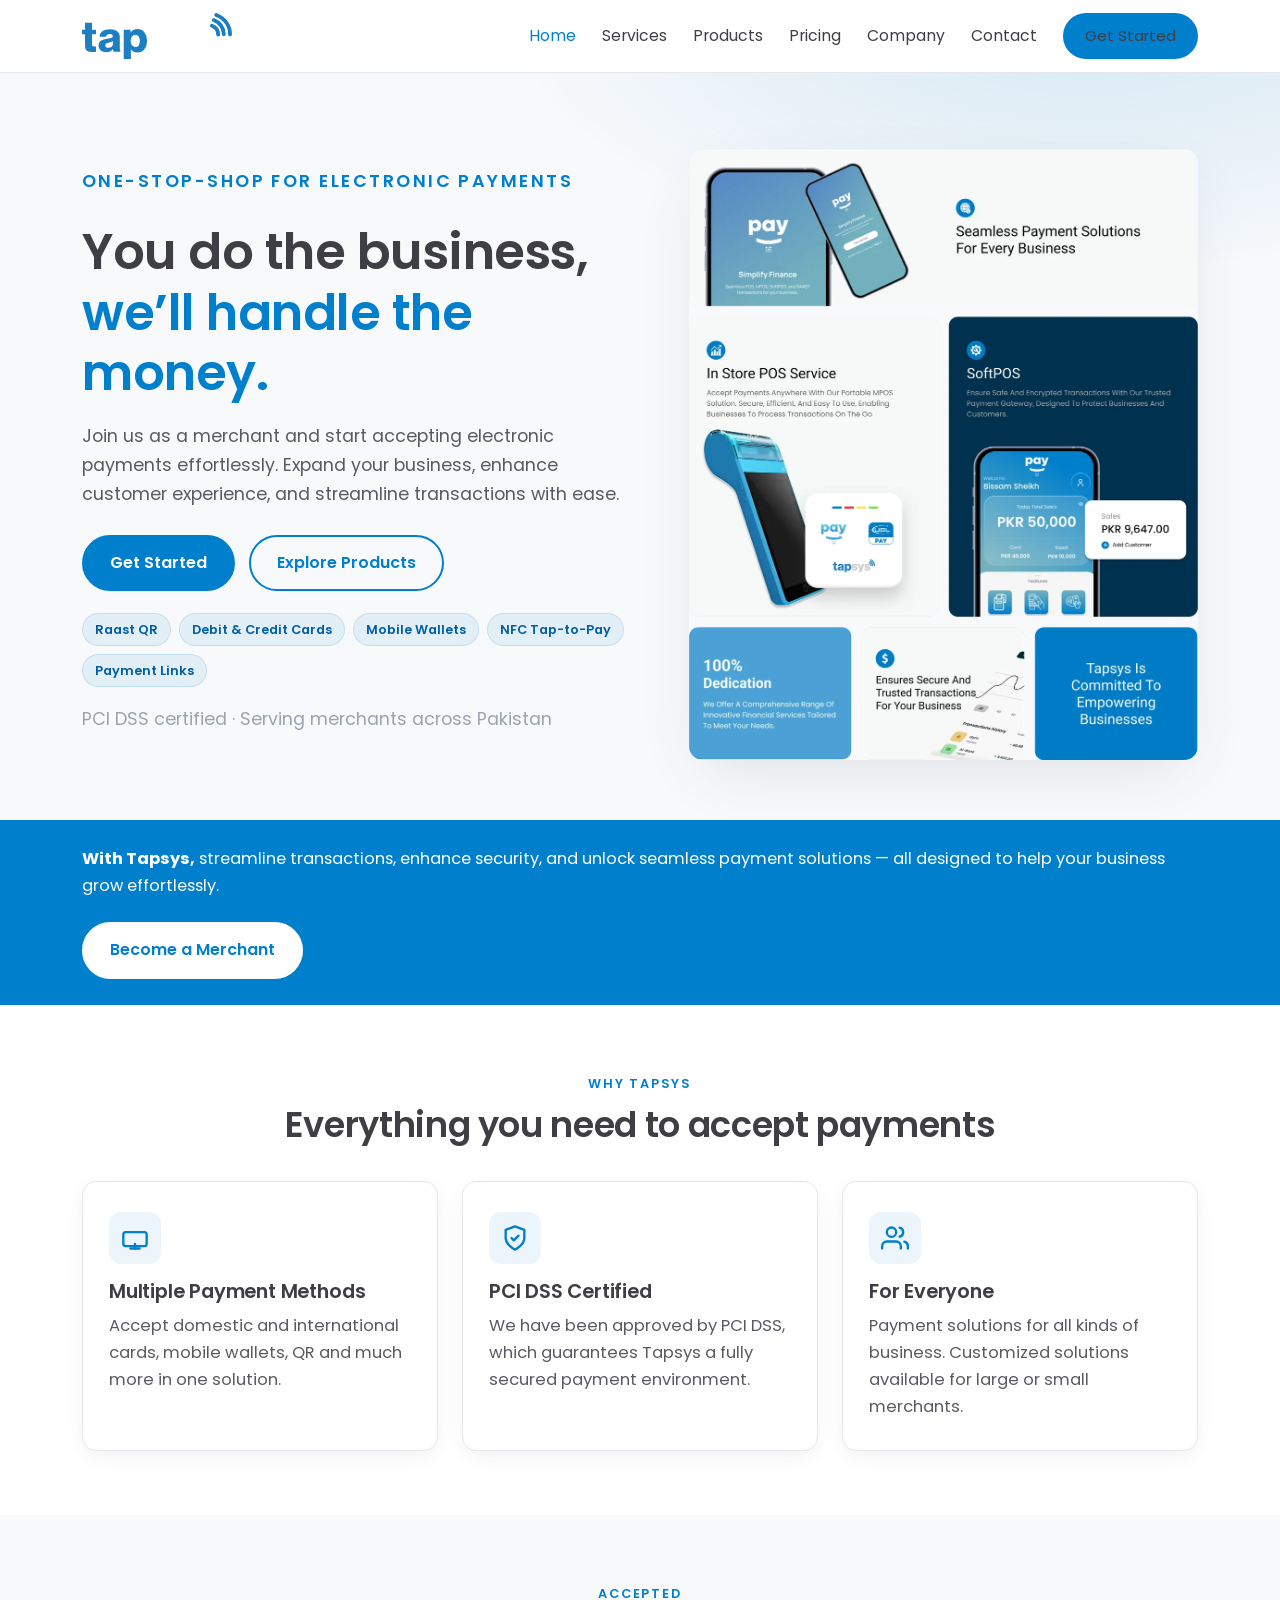
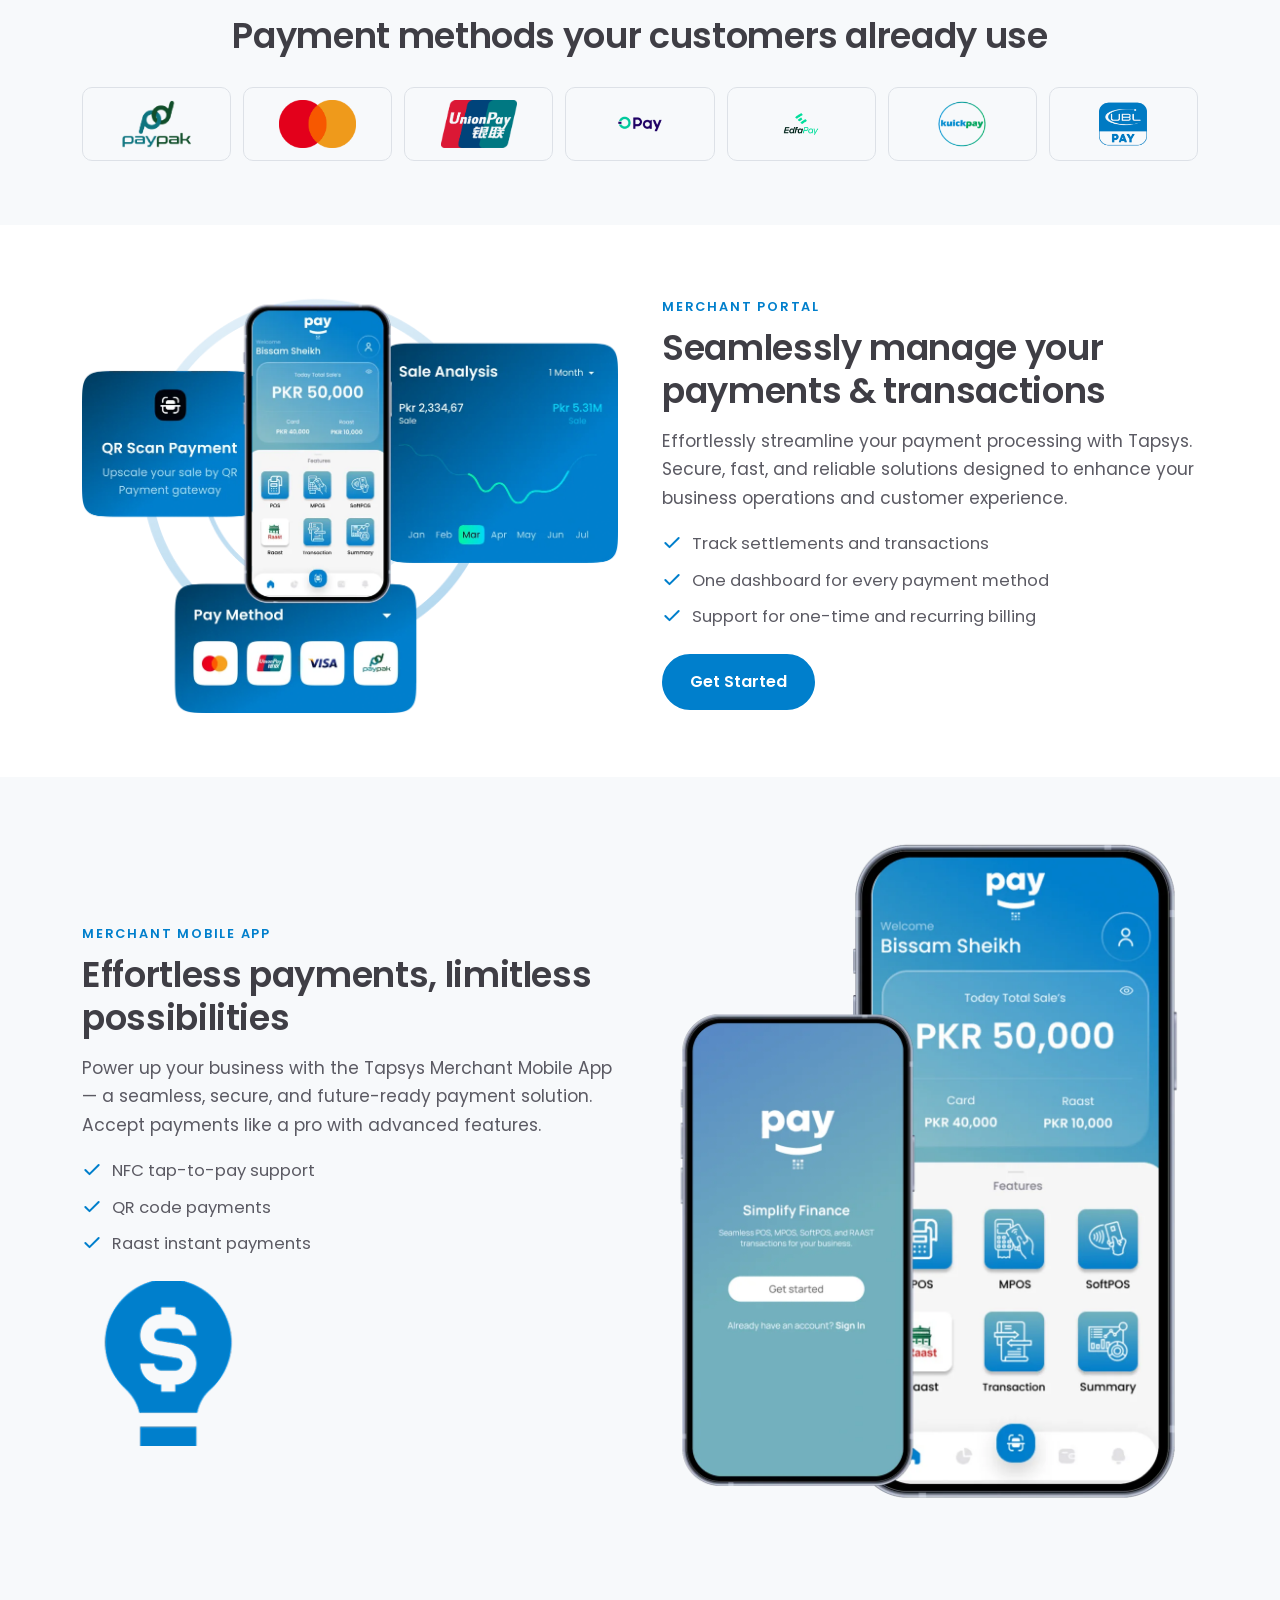
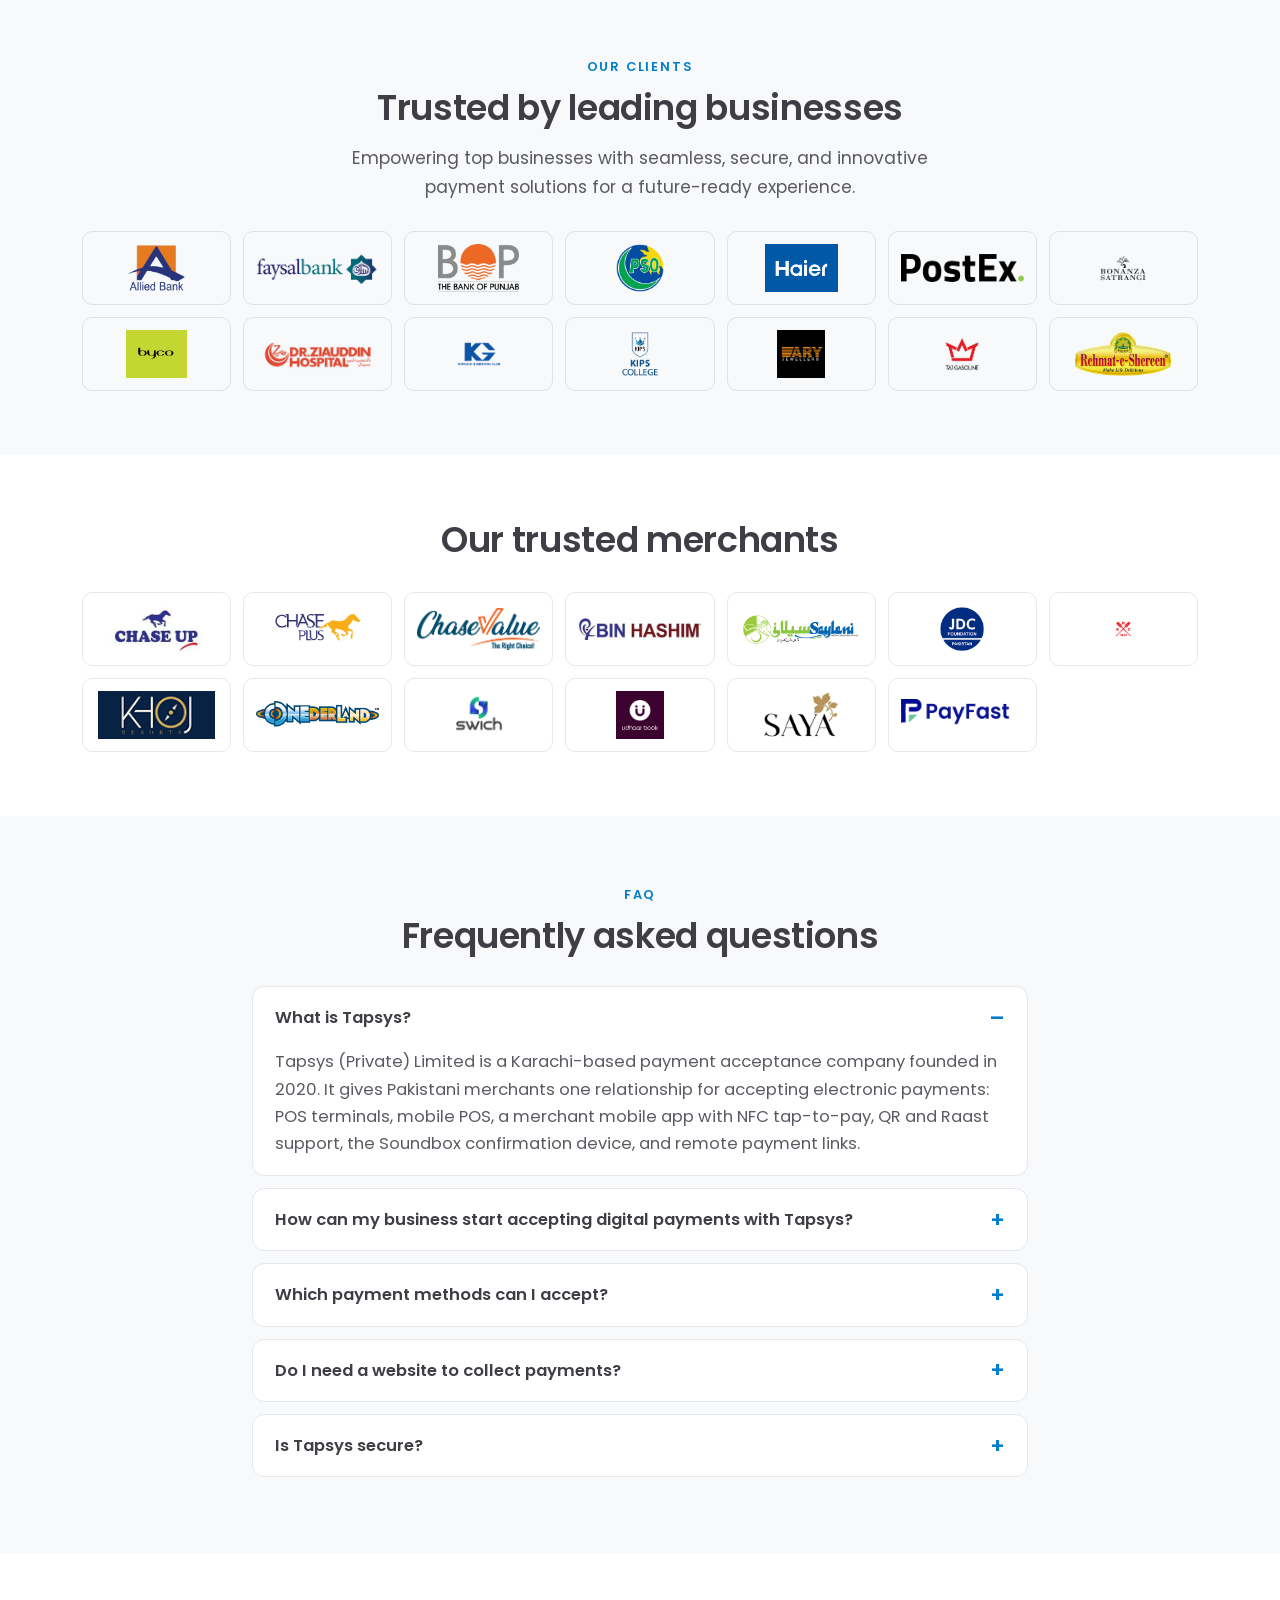
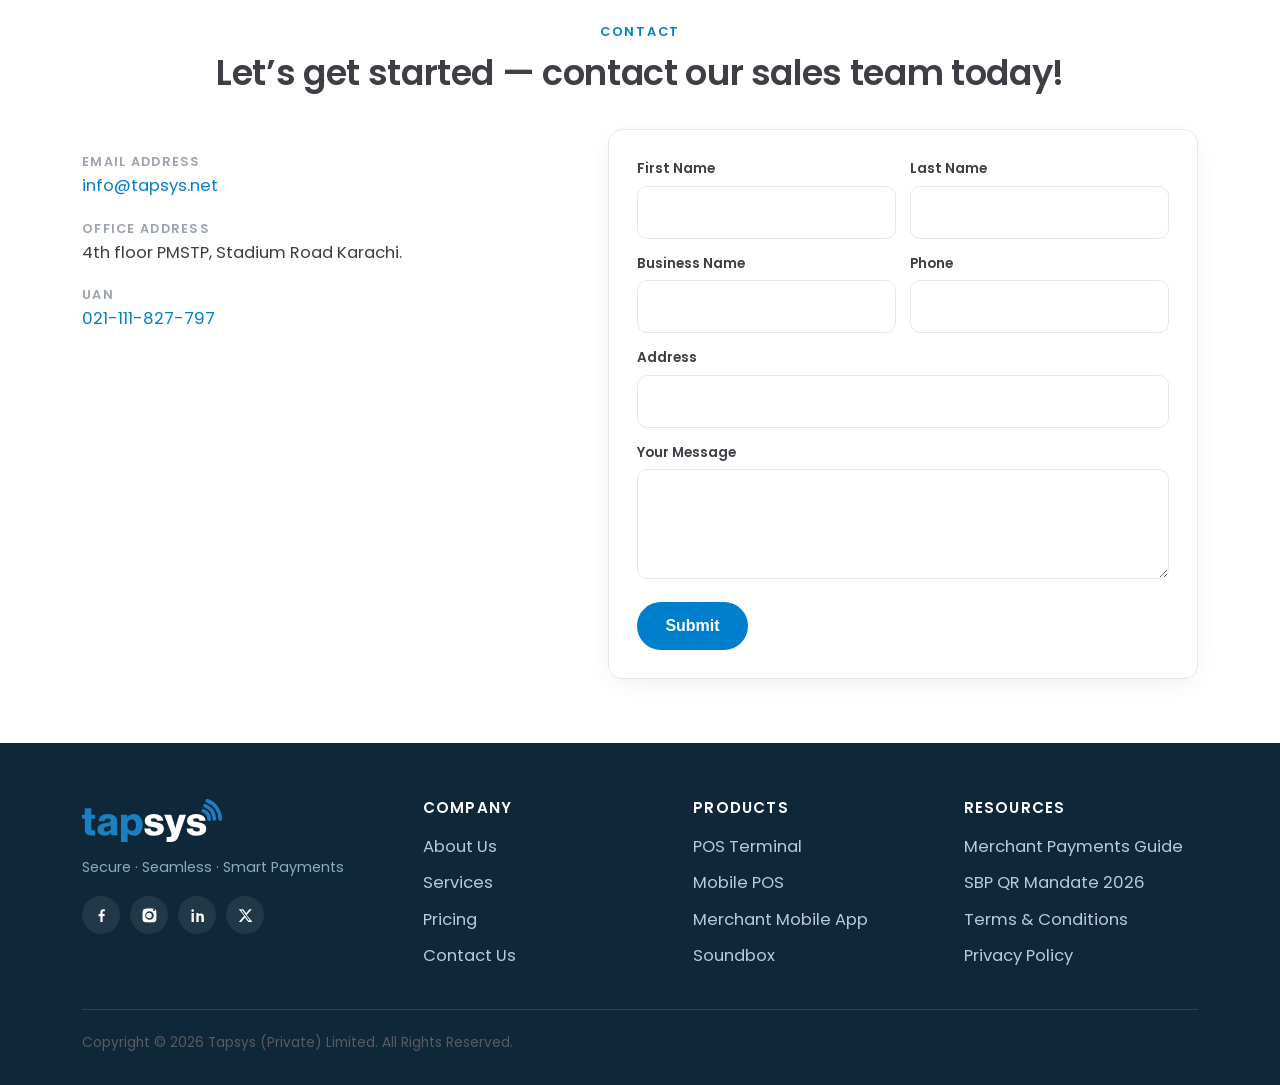
==== index.html @ 8ab8331b "Tapsys static site revamp v1 — 12 pages, verified (396 checks), zero-JS, WebP-optimized" ====
<!DOCTYPE html>
<html lang="en">
<head>
<meta charset="utf-8">
<meta name="viewport" content="width=device-width,initial-scale=1">
<title>Tapsys — QR, Card & Tap-to-Pay Payments for Merchants in Pakistan</title>
<meta name="description" content="Tapsys helps Pakistani businesses accept Raast QR, debit/credit cards, wallets and NFC tap-to-pay — POS terminals, mobile POS, SoftPOS app, Soundbox and payment links from one provider.">
<link rel="canonical" href="https://tapsys.net/">
<meta property="og:type" content="website">
<meta property="og:site_name" content="Tapsys">
<meta property="og:title" content="Tapsys — QR, Card & Tap-to-Pay Payments for Merchants in Pakistan">
<meta property="og:description" content="Accept Raast QR, cards, wallets and tap-to-pay with POS, SoftPOS, Soundbox and payment links — one payment partner for your business.">
<meta property="og:url" content="https://tapsys.net/">
<meta property="og:image" content="https://tapsys.net/assets/img/tapsys.png">
<meta property="og:locale" content="en_PK">
<meta name="twitter:card" content="summary">
<meta name="twitter:title" content="Tapsys — Merchant Payments in Pakistan">
<meta name="twitter:description" content="QR, cards, wallets and tap-to-pay acceptance for Pakistani businesses.">
<link rel="icon" type="image/png" href="assets/img/tapsys.png">
<link rel="apple-touch-icon" href="assets/img/tapsys.png">
<link rel="preload" href="assets/fonts/poppins-600.woff2" as="font" type="font/woff2" crossorigin>
<link rel="stylesheet" href="assets/style.css">
<script type="application/ld+json">
{"@context":"https://schema.org","@type":"Organization","name":"Tapsys (Private) Limited","alternateName":"Tapsys Services","url":"https://tapsys.net/","logo":"https://tapsys.net/assets/img/tapsys.png","description":"Tapsys is a Karachi-based payment acceptance platform that lets Pakistani businesses accept Raast QR, card, wallet and NFC tap-to-pay payments through one merchant relationship — POS terminals, mobile POS, the Tapsys Merchant Mobile App (SoftPOS), Soundbox and remote payment links.","foundingDate":"2020","address":{"@type":"PostalAddress","streetAddress":"4th floor PMSTP, Stadium Road","addressLocality":"Karachi","addressCountry":"PK"},"contactPoint":{"@type":"ContactPoint","telephone":"+92-21-111-827-797","contactType":"sales","email":"info@tapsys.net","availableLanguage":["en","ur"]},"sameAs":["https://www.facebook.com/tapsys/","https://www.instagram.com/tapsys_services/","https://www.linkedin.com/company/tapsys-private-limited/","https://twitter.com/tapsys_services"],"makesOffer":[{"@type":"Offer","itemOffered":{"@type":"Service","name":"Point of Sale (POS) terminals"}},{"@type":"Offer","itemOffered":{"@type":"Service","name":"Mobile POS (mPOS)"}},{"@type":"Offer","itemOffered":{"@type":"Service","name":"Merchant Mobile App with NFC tap-to-pay, QR and Raast"}},{"@type":"Offer","itemOffered":{"@type":"Service","name":"Soundbox QR payment confirmation device"}},{"@type":"Offer","itemOffered":{"@type":"Service","name":"Payment gateway and remote payment links"}}]}
</script>
<script type="application/ld+json">
{"@context":"https://schema.org","@type":"WebSite","name":"Tapsys","url":"https://tapsys.net/","inLanguage":"en"}
</script>
<script type="application/ld+json">
{"@context":"https://schema.org","@type":"FAQPage","mainEntity":[
{"@type":"Question","name":"What is Tapsys?","acceptedAnswer":{"@type":"Answer","text":"Tapsys (Private) Limited is a Karachi-based payment acceptance company founded in 2020. It gives Pakistani merchants one relationship for accepting electronic payments: POS terminals, mobile POS, a merchant mobile app with NFC tap-to-pay, QR and Raast support, the Soundbox confirmation device, and remote payment links sent over SMS, email or WhatsApp."}},
{"@type":"Question","name":"How can my business start accepting digital payments with Tapsys?","acceptedAnswer":{"@type":"Answer","text":"Contact the Tapsys sales team through the website form, email info@tapsys.net or UAN 021-111-827-797. The team helps you choose the right mix of QR, POS, mobile POS or SoftPOS for your business and completes merchant onboarding."}},
{"@type":"Question","name":"Which payment methods can I accept with Tapsys?","acceptedAnswer":{"@type":"Answer","text":"Domestic and international debit and credit cards, mobile wallets, QR payments (the Tapsys Merchant Mobile App supports Raast instant payments) and NFC contactless payments via tap-on-phone."}},
{"@type":"Question","name":"Do I need a website to collect payments with Tapsys?","acceptedAnswer":{"@type":"Answer","text":"No. Besides online checkout for websites and apps, Tapsys lets you send payment requests to customers by SMS, email, Messenger or WhatsApp, and accept payments in person with QR codes, POS terminals or tap-to-pay on your phone."}},
{"@type":"Question","name":"Is Tapsys secure?","acceptedAnswer":{"@type":"Answer","text":"Yes. Tapsys is PCI DSS approved, providing a secured payment environment, and its products use end-to-end encryption for transactions."}}
]}
</script>
</head>
<body>
<header class="site">
  <div class="wrap nav">
    <a class="brand" href="index.html" aria-label="Tapsys home"><img src="assets/img/logo.svg" alt="Tapsys logo" width="150" height="40"></a>
    <input type="checkbox" id="navtoggle" aria-hidden="true">
    <label class="nav-burger" for="navtoggle" aria-label="Toggle menu"><span></span><span></span><span></span></label>
    <nav aria-label="Main">
      <ul>
        <li><a href="index.html" aria-current="page">Home</a></li>
        <li><a href="services.html">Services</a></li>
        <li><a href="product.html">Products</a></li>
        <li><a href="pricing.html">Pricing</a></li>
        <li><a href="company.html">Company</a></li>
        <li><a href="contact.html">Contact</a></li>
        <li><a class="btn" href="contact.html">Get Started</a></li>
      </ul>
    </nav>
  </div>
</header>

<main>
<section class="hero" aria-label="Introduction">
  <div class="wrap hero-grid">
    <div>
      <p class="kicker">One-Stop-Shop for Electronic Payments</p>
      <h1>You do the business, <em>we&rsquo;ll handle the money.</em></h1>
      <p class="lead">Join us as a merchant and start accepting electronic payments effortlessly. Expand your business, enhance customer experience, and streamline transactions with ease.</p>
      <div class="hero-cta">
        <a class="btn" href="contact.html">Get Started</a>
        <a class="btn ghost" href="product.html">Explore Products</a>
      </div>
      <ul class="paychips">
        <li>Raast QR</li><li>Debit &amp; Credit Cards</li><li>Mobile Wallets</li><li>NFC Tap-to-Pay</li><li>Payment Links</li>
      </ul>
      <p class="hero-note">PCI DSS certified &middot; Serving merchants across Pakistan</p>
    </div>
    <div class="hero-media">
      <img src="assets/img/banner.webp" alt="A Tapsys merchant accepting a contactless card payment on a mobile device" width="640" height="480" fetchpriority="high">
    </div>
  </div>
</section>

<div class="strip">
  <div class="wrap">
    <p><strong>With Tapsys,</strong> streamline transactions, enhance security, and unlock seamless payment solutions — all designed to help your business grow effortlessly.</p>
    <a class="btn white" href="contact.html">Become a Merchant</a>
  </div>
</div>

<section id="features">
  <div class="wrap">
    <div class="center">
      <p class="kicker">Why Tapsys</p>
      <h2>Everything you need to accept payments</h2>
    </div>
    <div class="grid-3" style="margin-top:34px">
      <div class="card">
        <div class="icon"><svg viewBox="0 0 24 24" fill="none" stroke-width="2" stroke-linecap="round" stroke-linejoin="round" aria-hidden="true"><path d="M20 7H4a2 2 0 0 0-2 2v8a2 2 0 0 0 2 2h16a2 2 0 0 0 2-2V9a2 2 0 0 0-2-2Z"/><path d="M16 21H8"/><path d="M12 17v4"/></svg></div>
        <h3>Multiple Payment Methods</h3>
        <p>Accept domestic and international cards, mobile wallets, QR and much more in one solution.</p>
      </div>
      <div class="card">
        <div class="icon"><svg viewBox="0 0 24 24" fill="none" stroke-width="2" stroke-linecap="round" stroke-linejoin="round" aria-hidden="true"><path d="M12 22s8-4 8-10V5l-8-3-8 3v7c0 6 8 10 8 10Z"/><path d="m9 12 2 2 4-4"/></svg></div>
        <h3>PCI DSS Certified</h3>
        <p>We have been approved by PCI DSS, which guarantees Tapsys a fully secured payment environment.</p>
      </div>
      <div class="card">
        <div class="icon"><svg viewBox="0 0 24 24" fill="none" stroke-width="2" stroke-linecap="round" stroke-linejoin="round" aria-hidden="true"><path d="M17 21v-2a4 4 0 0 0-4-4H5a4 4 0 0 0-4 4v2"/><circle cx="9" cy="7" r="4"/><path d="M23 21v-2a4 4 0 0 0-3-3.87"/><path d="M16 3.13a4 4 0 0 1 0 7.75"/></svg></div>
        <h3>For Everyone</h3>
        <p>Payment solutions for all kinds of business. Customized solutions available for large or small merchants.</p>
      </div>
    </div>
  </div>
</section>

<section class="wall" aria-label="Accepted payment schemes">
  <div class="wrap center">
    <p class="kicker">Accepted</p>
    <h2>Payment methods your customers already use</h2>
    <div class="wall-grid">
      <img src="assets/img/paypak.png" alt="PayPak debit card scheme" loading="lazy" width="140" height="74">
      <img src="assets/img/mastercard.png" alt="Mastercard" loading="lazy" width="140" height="74">
      <img src="assets/img/unionpay.png" alt="UnionPay" loading="lazy" width="140" height="74">
      <img src="assets/img/opay.png" alt="OPay mobile wallet" loading="lazy" width="140" height="74">
      <img src="assets/img/edfa-pay.png" alt="EdfaPay digital payments" loading="lazy" width="140" height="74">
      <img src="assets/img/kuick-pay.png" alt="KuickPay bill payments" loading="lazy" width="140" height="74">
      <img src="assets/img/ubl-pay.png" alt="UBL Pay digital wallet" loading="lazy" width="140" height="74">
    </div>
  </div>
</section>

<section>
  <div class="wrap grid-2">
    <div>
      <img src="assets/img/card.webp" alt="Tapsys dashboard showing transactions and payment reports" loading="lazy" width="560" height="420">
    </div>
    <div>
      <p class="kicker">Merchant Portal</p>
      <h2>Seamlessly manage your payments &amp; transactions</h2>
      <p class="lead" style="margin-top:14px">Effortlessly streamline your payment processing with Tapsys. Secure, fast, and reliable solutions designed to enhance your business operations and customer experience.</p>
      <ul class="ticks">
        <li><svg viewBox="0 0 24 24" fill="none" stroke-width="2.4" stroke-linecap="round" stroke-linejoin="round" aria-hidden="true"><path d="M20 6 9 17l-5-5"/></svg>Track settlements and transactions</li>
        <li><svg viewBox="0 0 24 24" fill="none" stroke-width="2.4" stroke-linecap="round" stroke-linejoin="round" aria-hidden="true"><path d="M20 6 9 17l-5-5"/></svg>One dashboard for every payment method</li>
        <li><svg viewBox="0 0 24 24" fill="none" stroke-width="2.4" stroke-linecap="round" stroke-linejoin="round" aria-hidden="true"><path d="M20 6 9 17l-5-5"/></svg>Support for one-time and recurring billing</li>
      </ul>
      <a class="btn" href="contact.html">Get Started</a>
    </div>
  </div>
</section>

<section class="wall" id="app">
  <div class="wrap grid-2">
    <div>
      <p class="kicker">Merchant Mobile App</p>
      <h2>Effortless payments, limitless possibilities</h2>
      <p class="lead" style="margin-top:14px">Power up your business with the Tapsys Merchant Mobile App — a seamless, secure, and future-ready payment solution. Accept payments like a pro with advanced features.</p>
      <ul class="ticks">
        <li><svg viewBox="0 0 24 24" fill="none" stroke-width="2.4" stroke-linecap="round" stroke-linejoin="round" aria-hidden="true"><path d="M20 6 9 17l-5-5"/></svg>NFC tap-to-pay support</li>
        <li><svg viewBox="0 0 24 24" fill="none" stroke-width="2.4" stroke-linecap="round" stroke-linejoin="round" aria-hidden="true"><path d="M20 6 9 17l-5-5"/></svg>QR code payments</li>
        <li><svg viewBox="0 0 24 24" fill="none" stroke-width="2.4" stroke-linecap="round" stroke-linejoin="round" aria-hidden="true"><path d="M20 6 9 17l-5-5"/></svg>Raast instant payments</li>
      </ul>
      <a href="https://play.google.com/store/apps/details?id=com.tap_pay&amp;hl=en" rel="noopener" target="_blank">
        <img src="assets/img/pm-1.png" alt="Get the Tapsys Merchant Mobile App on Google Play" loading="lazy" width="170" height="52">
      </a>
    </div>
    <div>
      <img src="assets/img/payapp.webp" alt="Tapsys Merchant Mobile App accepting an NFC contactless payment" loading="lazy" width="560" height="420">
    </div>
  </div>
</section>

<section class="wall" aria-label="Clients">
  <div class="wrap center">
    <p class="kicker">Our Clients</p>
    <h2>Trusted by leading businesses</h2>
    <p class="lead">Empowering top businesses with seamless, secure, and innovative payment solutions for a future-ready experience.</p>
    <div class="wall-grid">
      <img src="assets/img/allied-bank.jpg" alt="Allied Bank" loading="lazy" width="140" height="74">
      <img src="assets/img/faysal-bank.png" alt="Faysal Bank" loading="lazy" width="140" height="74">
      <img src="assets/img/bank-of-punjab.png" alt="Bank of Punjab" loading="lazy" width="140" height="74">
      <img src="assets/img/pso.png" alt="Pakistan State Oil (PSO)" loading="lazy" width="140" height="74">
      <img src="assets/img/haier.png" alt="Haier" loading="lazy" width="140" height="74">
      <img src="assets/img/postex.webp" alt="PostEx logistics" loading="lazy" width="140" height="74">
      <img src="assets/img/bonanza.png" alt="Bonanza" loading="lazy" width="140" height="74">
      <img src="assets/img/byco.jpg" alt="Byco Petroleum" loading="lazy" width="140" height="74">
      <img src="assets/img/ziauddin.png" alt="Dr. Ziauddin Hospital" loading="lazy" width="140" height="74">
      <img src="assets/img/karachi-gymkhana.png" alt="Karachi Gymkhana" loading="lazy" width="140" height="74">
      <img src="assets/img/kips.png" alt="KIPS Schools and Colleges" loading="lazy" width="140" height="74">
      <img src="assets/img/ary-gold.jpg" alt="ARY Gold" loading="lazy" width="140" height="74">
      <img src="assets/img/taj.png" alt="Taj Mahal" loading="lazy" width="140" height="74">
      <img src="assets/img/rehmate-shereen.webp" alt="Rehmat-e-Shereen" loading="lazy" width="140" height="74">
    </div>
  </div>
</section>

<section aria-label="Merchants">
  <div class="wrap center">
    <h2>Our trusted merchants</h2>
    <div class="wall-grid">
      <img src="assets/img/chase-up.png" alt="Chase Up" loading="lazy" width="140" height="74">
      <img src="assets/img/chase-plus.webp" alt="Chase Plus" loading="lazy" width="140" height="74">
      <img src="assets/img/chase-value.png" alt="Chase Value" loading="lazy" width="140" height="74">
      <img src="assets/img/bin-hashim.webp" alt="Bin Hashim" loading="lazy" width="140" height="74">
      <img src="assets/img/saylani.png" alt="Saylani Welfare" loading="lazy" width="140" height="74">
      <img src="assets/img/jdc.png" alt="JDC Foundation" loading="lazy" width="140" height="74">
      <img src="assets/img/kbc.png" alt="KBC" loading="lazy" width="140" height="74">
      <img src="assets/img/khoj.png" alt="Khoj" loading="lazy" width="140" height="74">
      <img src="assets/img/onderland.png" alt="Onderland" loading="lazy" width="140" height="74">
      <img src="assets/img/swich.jpeg" alt="Swich" loading="lazy" width="140" height="74">
      <img src="assets/img/udhaar.jpeg" alt="Udhaar" loading="lazy" width="140" height="74">
      <img src="assets/img/saya.png" alt="Saya" loading="lazy" width="140" height="74">
      <img src="assets/img/payfast.webp" alt="PayFast" loading="lazy" width="140" height="74">
    </div>
  </div>
</section>

<section class="wall" id="faq">
  <div class="wrap" style="max-width:820px">
    <div class="center">
      <p class="kicker">FAQ</p>
      <h2>Frequently asked questions</h2>
    </div>
    <div style="margin-top:28px">
      <details class="faq" open>
        <summary>What is Tapsys?</summary>
        <div class="a">Tapsys (Private) Limited is a Karachi-based payment acceptance company founded in 2020. It gives Pakistani merchants one relationship for accepting electronic payments: POS terminals, mobile POS, a merchant mobile app with NFC tap-to-pay, QR and Raast support, the Soundbox confirmation device, and remote payment links.</div>
      </details>
      <details class="faq">
        <summary>How can my business start accepting digital payments with Tapsys?</summary>
        <div class="a">Contact our sales team through the <a href="contact.html">form</a>, email info@tapsys.net or call UAN 021-111-827-797. We help you choose the right mix of QR, POS, mobile POS or SoftPOS for your business and complete your merchant onboarding.</div>
      </details>
      <details class="faq">
        <summary>Which payment methods can I accept?</summary>
        <div class="a">Domestic and international debit and credit cards, mobile wallets, QR payments (the Merchant Mobile App supports Raast instant payments) and NFC contactless payments via tap-on-phone.</div>
      </details>
      <details class="faq">
        <summary>Do I need a website to collect payments?</summary>
        <div class="a">No. Besides online checkout for websites and apps, you can send payment requests to customers by SMS, email, Messenger or WhatsApp, and accept payments in person with QR codes, POS terminals or tap-to-pay on your phone.</div>
      </details>
      <details class="faq">
        <summary>Is Tapsys secure?</summary>
        <div class="a">Yes. Tapsys is PCI DSS approved, providing a secured payment environment, and its products use end-to-end encryption for transactions.</div>
      </details>
    </div>
  </div>
</section>

<section id="contact">
  <div class="wrap">
    <div class="center">
      <p class="kicker">Contact</p>
      <h2>Let&rsquo;s get started — contact our sales team today!</h2>
    </div>
    <div class="contact-grid" style="margin-top:34px">
      <div>
        <ul class="info-list">
          <li><div>Email Address</div><p><a href="mailto:info@tapsys.net">info@tapsys.net</a></p></li>
          <li><div>Office Address</div><p>4th floor PMSTP, Stadium Road Karachi.</p></li>
          <li><div>UAN</div><p><a href="tel:021111827797">021-111-827-797</a></p></li>
        </ul>
      </div>
      <div>
        <form class="quote" action="https://formsubmit.co/info@tapsys.net" method="POST">
          <div class="f-row">
            <div><label for="fn">First Name</label><input id="fn" name="firstname" type="text" autocomplete="given-name" required></div>
            <div><label for="ln">Last Name</label><input id="ln" name="lastname" type="text" autocomplete="family-name" required></div>
          </div>
          <div class="f-row">
            <div><label for="bn">Business Name</label><input id="bn" name="business" type="text" autocomplete="organization" required></div>
            <div><label for="ph">Phone</label><input id="ph" name="phone" type="tel" autocomplete="tel" required></div>
          </div>
          <label for="ad">Address</label>
          <input id="ad" name="address" type="text" autocomplete="street-address">
          <label for="ms">Your Message</label>
          <textarea id="ms" name="message"></textarea>
          <input class="hp" type="text" name="_honey" tabindex="-1" autocomplete="off">
          <input type="hidden" name="_subject" value="New merchant enquiry from tapsys.net">
          <button class="btn" type="submit">Submit</button>
        </form>
      </div>
    </div>
  </div>
</section>
</main>

<footer class="site">
  <div class="wrap">
    <div class="foot-grid">
      <div class="foot-brand">
        <img src="assets/img/logo.svg" alt="Tapsys logo" width="140" height="38">
        <p class="tag">Secure &middot; Seamless &middot; Smart Payments</p>
        <div class="socials">
          <a href="https://www.facebook.com/tapsys/" aria-label="Tapsys on Facebook" rel="noopener" target="_blank"><svg viewBox="0 0 24 24" aria-hidden="true"><path d="M13.5 21v-8h2.7l.4-3.2h-3.1V7.7c0-.9.3-1.6 1.7-1.6h1.5V3.2c-.3 0-1.2-.1-2.3-.1-2.3 0-3.9 1.4-3.9 4v2.7H7.8V13h2.7v8h3Z"/></svg></a>
          <a href="https://www.instagram.com/tapsys_services/" aria-label="Tapsys on Instagram" rel="noopener" target="_blank"><svg viewBox="0 0 24 24" aria-hidden="true"><path d="M12 2.2c3.2 0 3.6 0 4.8.1 1.2.1 1.8.2 2.2.4.6.2 1 .5 1.4.9.4.4.7.8.9 1.4.2.4.4 1 .4 2.2.1 1.2.1 1.6.1 4.8s0 3.6-.1 4.8c-.1 1.2-.2 1.8-.4 2.2-.2.6-.5 1-.9 1.4-.4.4-.8.7-1.4.9-.4.2-1 .4-2.2.4-1.2.1-1.6.1-4.8.1s-3.6 0-4.8-.1c-1.2-.1-1.8-.2-2.2-.4-.6-.2-1-.5-1.4-.9-.4-.4-.7-.8-.9-1.4-.2-.4-.4-1-.4-2.2C2.2 15.6 2.2 15.2 2.2 12s0-3.6.1-4.8c.1-1.2.2-1.8.4-2.2.2-.6.5-1 .9-1.4.4-.4.8-.7 1.4-.9.4-.2 1-.4 2.2-.4C8.4 2.2 8.8 2.2 12 2.2Zm0 3.7a6.1 6.1 0 1 0 0 12.2 6.1 6.1 0 0 0 0-12.2Zm0 10a4 4 0 1 1 0-7.9 4 4 0 0 1 0 7.9Zm6.3-10.2a1.4 1.4 0 1 0 0-2.9 1.4 1.4 0 0 0 0 2.9Z"/></svg></a>
          <a href="https://www.linkedin.com/company/tapsys-private-limited/" aria-label="Tapsys on LinkedIn" rel="noopener" target="_blank"><svg viewBox="0 0 24 24" aria-hidden="true"><path d="M6.9 8.6H3.6V21h3.3V8.6ZM5.2 3a1.9 1.9 0 1 0 0 3.9 1.9 1.9 0 0 0 0-3.9ZM21 14.1c0-3.3-1.8-4.9-4.1-4.9-1.9 0-2.8 1-3.2 1.8V8.6h-3.3V21h3.3v-6.6c0-1.5.7-2.4 2-2.4 1.2 0 1.9.8 1.9 2.4V21H21v-6.9Z"/></svg></a>
          <a href="https://twitter.com/tapsys_services" aria-label="Tapsys on X (Twitter)" rel="noopener" target="_blank"><svg viewBox="0 0 24 24" aria-hidden="true"><path d="M17.5 3h3.3l-7.2 8.2L21.9 21h-6l-4.7-6.1L5.9 21H2.6l7.6-8.7L2.5 3h6.1l4.4 5.7L17.5 3Zm-1.1 16.1h1.8L7.8 4.8H5.9l10.5 14.3Z"/></svg></a>
        </div>
      </div>
      <div>
        <h4>Company</h4>
        <ul>
          <li><a href="company.html">About Us</a></li>
          <li><a href="services.html">Services</a></li>
          <li><a href="pricing.html">Pricing</a></li>
          <li><a href="contact.html">Contact Us</a></li>
        </ul>
      </div>
      <div>
        <h4>Products</h4>
        <ul>
          <li><a href="product.html#pos">POS Terminal</a></li>
          <li><a href="product.html#mpos">Mobile POS</a></li>
          <li><a href="product.html#app">Merchant Mobile App</a></li>
          <li><a href="product.html#soundbox">Soundbox</a></li>
        </ul>
      </div>
      <div>
        <h4>Resources</h4>
        <ul>
          <li><a href="blog/accept-digital-payments-pakistan-guide.html">Merchant Payments Guide</a></li>
          <li><a href="blog/sbp-qr-mandate-2026.html">SBP QR Mandate 2026</a></li>
          <li><a href="terms.html">Terms &amp; Conditions</a></li>
          <li><a href="privacy.html">Privacy Policy</a></li>
        </ul>
      </div>
    </div>
    <div class="foot-bottom">
      <p>Copyright &copy; 2026 Tapsys (Private) Limited. All Rights Reserved.</p>
    </div>
  </div>
</footer>
</body>
</html>
---- assets/style.css ----
/* Tapsys.net — static rebuild stylesheet
   Brand: #007fcc primary · #3F3E45 ink · Poppins · system fallbacks
   Zero JS required (nav = checkbox hack, FAQ = details/summary). */

@font-face{font-family:'Poppins';font-style:normal;font-weight:400;font-display:swap;
  src:url('fonts/poppins-400.woff2') format('woff2');unicode-range:U+0000-00FF,U+0131,U+2000-206F,U+2074,U+20AC,U+2212,U+2215}
@font-face{font-family:'Poppins';font-style:normal;font-weight:600;font-display:swap;
  src:url('fonts/poppins-600.woff2') format('woff2');unicode-range:U+0000-00FF,U+0131,U+2000-206F,U+2074,U+20AC,U+2212,U+2215}
@font-face{font-family:'Poppins';font-style:normal;font-weight:700;font-display:swap;
  src:url('fonts/poppins-700.woff2') format('woff2');unicode-range:U+0000-00FF,U+0131,U+2000-206F,U+2074,U+20AC,U+2212,U+2215}

:root{
  --blue:#007fcc;--blue-dark:#005fa3;--blue-08:rgba(0,127,204,.08);--blue-15:rgba(0,127,204,.15);
  --ink:#3F3E45;--ink-soft:#5b5a63;--gray:#9ca3af;--line:#e5e7eb;--bg:#fff;--bg-soft:#f7f9fb;
  --radius:14px;--shadow:0 20px 60px -18px rgba(66,71,91,.16);--shadow-sm:0 6px 24px -8px rgba(66,71,91,.14);
  --wrap:1160px;--font:'Poppins',ui-sans-serif,system-ui,-apple-system,'Segoe UI',Roboto,sans-serif;
}
*,*::before,*::after{box-sizing:border-box;margin:0;padding:0}
html{scroll-behavior:smooth;-webkit-text-size-adjust:100%}
body{font-family:var(--font);color:var(--ink);background:var(--bg);line-height:1.65;font-size:16.5px}
img,svg,video{max-width:100%;height:auto;display:block}
a{color:var(--blue);text-decoration:none}
a:hover{text-decoration:underline}
h1,h2,h3,h4{line-height:1.22;font-weight:600;color:var(--ink);letter-spacing:-.01em}
h1{font-size:clamp(1.9rem,4.2vw,3.1rem)}
h2{font-size:clamp(1.5rem,3vw,2.2rem)}
h3{font-size:1.22rem}
p{color:var(--ink-soft)}
.wrap{max-width:var(--wrap);margin:0 auto;padding:0 22px}
section{padding:64px 0}
.center{text-align:center}
.kicker{display:inline-block;font-size:.8rem;font-weight:600;letter-spacing:.14em;text-transform:uppercase;color:var(--blue);margin-bottom:10px}
.lead{font-size:1.08rem;max-width:640px}
.center .lead{margin:14px auto 0}

/* Buttons */
.btn{display:inline-flex;align-items:center;gap:8px;background:var(--blue);color:#fff;font-weight:600;
  padding:13px 26px;border-radius:999px;border:2px solid var(--blue);cursor:pointer;font-size:1rem;
  transition:background .18s,color .18s;text-decoration:none}
.btn:hover{background:var(--blue-dark);border-color:var(--blue-dark);text-decoration:none;color:#fff}
.btn.ghost{background:transparent;color:var(--blue)}
.btn.ghost:hover{background:var(--blue-08);color:var(--blue-dark)}
.btn.white{background:#fff;color:var(--blue);border-color:#fff}
.btn.white:hover{background:var(--blue-08)}

/* Header */
header.site{position:sticky;top:0;z-index:60;background:rgba(255,255,255,.94);backdrop-filter:blur(10px);border-bottom:1px solid var(--line)}
.nav{display:flex;align-items:center;justify-content:space-between;height:72px;gap:18px}
.brand{display:flex;align-items:center;gap:10px;font-weight:600;font-size:1.15rem;color:var(--ink)}
.brand img{width:150px;height:auto}
.nav nav ul{display:flex;list-style:none;gap:26px;align-items:center}
.nav nav a{color:var(--ink);font-weight:500;font-size:.98rem}
.nav nav a:hover,.nav nav a[aria-current]{color:var(--blue);text-decoration:none}
.nav .btn{padding:9px 20px;font-size:.93rem}
#navtoggle{display:none}
.nav-burger{display:none}
@media(max-width:900px){
  .nav-burger{display:block;position:relative;width:44px;height:44px}
  .nav-burger span{position:absolute;left:10px;right:10px;height:2.5px;background:var(--ink);border-radius:2px;transition:.2s;top:15px}
  .nav-burger span+span{top:22px}.nav-burger span+span+span{top:29px}
  #navtoggle:checked~.nav-burger span:nth-child(1){top:22px;transform:rotate(45deg)}
  #navtoggle:checked~.nav-burger span:nth-child(2){opacity:0}
  #navtoggle:checked~.nav-burger span:nth-child(3){top:22px;transform:rotate(-45deg)}
  .nav nav{position:absolute;top:72px;left:0;right:0;background:#fff;border-bottom:1px solid var(--line);
    display:none;box-shadow:var(--shadow-sm)}
  #navtoggle:checked~nav{display:block}
  .nav nav ul{flex-direction:column;align-items:flex-start;gap:0;padding:10px 22px 20px;width:100%}
  .nav nav li{width:100%;padding:9px 0;border-bottom:1px solid var(--line)}
  .nav nav li:last-child{border:0;padding-top:14px}
  .nav nav .btn{display:inline-flex}
}

/* Hero */
.hero{padding:76px 0 60px;background:
  radial-gradient(900px 420px at 85% -10%,var(--blue-15),transparent 65%),var(--bg-soft)}
.hero-grid{display:grid;grid-template-columns:1.05fr .95fr;gap:44px;align-items:center}
.hero h1 em{font-style:normal;color:var(--blue)}
.hero p{margin:18px 0 26px;font-size:1.1rem}
.hero-cta{display:flex;gap:14px;flex-wrap:wrap;align-items:center}
.hero-note{font-size:.86rem;color:var(--gray);margin-top:14px}
.hero-media{position:relative}
.hero-media img{width:100%;border-radius:var(--radius);box-shadow:var(--shadow)}
.paychips{display:flex;gap:8px;flex-wrap:wrap;margin-top:22px}
.paychips li{list-style:none;font-size:.8rem;font-weight:600;color:var(--blue-dark);background:var(--blue-08);
  border:1px solid var(--blue-15);padding:5px 12px;border-radius:999px}
@media(max-width:900px){.hero-grid{grid-template-columns:1fr}}

/* Banner strip */
.strip{background:var(--blue);color:#fff;padding:26px 0}
.strip .wrap{display:flex;align-items:center;justify-content:space-between;gap:22px;flex-wrap:wrap}
.strip p{color:#fff;font-size:1.02rem}
.strip .btn{flex-shrink:0}

/* Cards */
.grid-3{display:grid;grid-template-columns:repeat(3,1fr);gap:24px}
.grid-2{display:grid;grid-template-columns:1fr 1fr;gap:44px;align-items:center}
.card{background:#fff;border:1px solid var(--line);border-radius:var(--radius);padding:30px 26px;box-shadow:var(--shadow-sm)}
.card .icon{width:52px;height:52px;border-radius:12px;background:var(--blue-08);display:grid;place-items:center;margin-bottom:16px}
.card .icon svg{width:28px;height:28px;stroke:var(--blue)}
.card h3{margin-bottom:8px}
@media(max-width:900px){.grid-3{grid-template-columns:1fr}.grid-2{grid-template-columns:1fr;gap:26px}}

/* Logo walls */
.wall{background:var(--bg-soft)}
.wall-grid{display:grid;grid-template-columns:repeat(7,1fr);gap:12px;margin-top:30px}
.wall-grid img{background:#fff;border:1px solid var(--line);border-radius:10px;padding:12px;height:74px;width:100%;
  object-fit:contain;mix-blend-mode:multiply}
@media(max-width:1000px){.wall-grid{grid-template-columns:repeat(5,1fr)}}
@media(max-width:700px){.wall-grid{grid-template-columns:repeat(3,1fr)}.wall-grid img{height:60px;padding:8px}}

/* Products */
.product{display:grid;grid-template-columns:1fr 1fr;gap:44px;align-items:center;padding:44px 0;border-bottom:1px solid var(--line)}
.product:last-of-type{border-bottom:0}
.product.flip .p-media{order:2}
.product img{border-radius:var(--radius);box-shadow:var(--shadow)}
.ticks{list-style:none;margin:18px 0 24px;display:grid;gap:9px}
.ticks li{display:flex;gap:10px;align-items:flex-start;color:var(--ink-soft)}
.ticks svg{width:20px;height:20px;stroke:var(--blue);flex-shrink:0;margin-top:3px}
@media(max-width:900px){.product,.product.flip .p-media{grid-template-columns:1fr;order:0}}

/* FAQ */
details.faq{border:1px solid var(--line);border-radius:12px;background:#fff;margin-bottom:12px;overflow:hidden}
details.faq summary{cursor:pointer;padding:17px 22px;font-weight:600;color:var(--ink);list-style:none;display:flex;justify-content:space-between;align-items:center;gap:12px}
details.faq summary::-webkit-details-marker{display:none}
details.faq summary::after{content:"+";font-size:1.35rem;color:var(--blue);font-weight:600;line-height:1}
details.faq[open] summary::after{content:"–"}
details.faq .a{padding:0 22px 18px;color:var(--ink-soft)}

/* Contact + form */
.contact-grid{display:grid;grid-template-columns:.9fr 1.1fr;gap:44px}
.info-list{list-style:none;display:grid;gap:18px;margin-top:22px}
.info-list div{font-size:.8rem;font-weight:600;letter-spacing:.1em;text-transform:uppercase;color:var(--gray)}
.info-list p{font-size:1.04rem;color:var(--ink)}
form.quote{background:#fff;border:1px solid var(--line);border-radius:var(--radius);padding:28px;box-shadow:var(--shadow-sm)}
.f-row{display:grid;grid-template-columns:1fr 1fr;gap:14px}
form.quote label{font-size:.85rem;font-weight:600;color:var(--ink);display:block;margin-bottom:5px}
form.quote input,form.quote textarea{width:100%;padding:12px 14px;border:1.5px solid var(--line);border-radius:10px;
  font:inherit;color:var(--ink);background:#fff;margin-bottom:14px}
form.quote input:focus,form.quote textarea:focus{outline:2px solid var(--blue-15);border-color:var(--blue)}
form.quote textarea{min-height:110px;resize:vertical}
.hp{position:absolute;left:-9999px}
@media(max-width:900px){.contact-grid{grid-template-columns:1fr}.f-row{grid-template-columns:1fr}}

/* Team */
.team{display:grid;grid-template-columns:repeat(5,1fr);gap:22px}
.team figure{background:#fff;border:1px solid var(--line);border-radius:var(--radius);padding:22px;text-align:center;box-shadow:var(--shadow-sm)}
.team img{width:96px;height:96px;border-radius:50%;object-fit:cover;margin:0 auto 14px;border:3px solid var(--blue-15)}
.team h4{font-size:1rem}
.team p{font-size:.86rem;color:var(--gray)}
@media(max-width:1000px){.team{grid-template-columns:repeat(3,1fr)}}
@media(max-width:640px){.team{grid-template-columns:repeat(2,1fr)}}

/* Video facade */
.vfacade{position:relative;border-radius:var(--radius);overflow:hidden;box-shadow:var(--shadow);background:#0b1d2c}
.vfacade img,.vfacade iframe{width:100%;aspect-ratio:16/9;object-fit:cover;border:0}
.vfacade .play{position:absolute;inset:0;display:grid;place-items:center;background:rgba(0,20,40,.35);border:0;cursor:pointer}
.vfacade .play span{width:74px;height:74px;border-radius:50%;background:var(--blue);display:grid;place-items:center;box-shadow:var(--shadow)}
.vfacade .play svg{width:26px;height:26px;fill:#fff;margin-left:4px}

/* Blog */
.blog-grid{display:grid;grid-template-columns:repeat(3,1fr);gap:24px}
article.post{background:#fff;border:1px solid var(--line);border-radius:var(--radius);overflow:hidden;box-shadow:var(--shadow-sm);display:flex;flex-direction:column}
article.post .tag{font-size:.74rem;font-weight:600;letter-spacing:.1em;text-transform:uppercase;color:var(--blue)}
article.post .body{padding:24px}
article.post h3{margin:8px 0 10px;font-size:1.12rem}
article.post p{font-size:.95rem;flex:1}
article.post .meta{font-size:.8rem;color:var(--gray);margin-top:14px}
@media(max-width:900px){.blog-grid{grid-template-columns:1fr}}
.prose{max-width:760px;margin:0 auto}
.prose h2{margin:38px 0 14px}
.prose h3{margin:26px 0 10px}
.prose p,.prose li{color:var(--ink-soft);margin-bottom:14px}
.prose ul,.prose ol{padding-left:22px}
.prose table{width:100%;border-collapse:collapse;margin:18px 0;font-size:.94rem}
.prose th,.prose td{border:1px solid var(--line);padding:10px 12px;text-align:left;vertical-align:top}
.prose th{background:var(--bg-soft);color:var(--ink)}
.prose blockquote{border-left:4px solid var(--blue);padding:6px 18px;background:var(--blue-08);border-radius:0 10px 10px 0;margin:18px 0}
.prose .note{font-size:.85rem;color:var(--gray)}
.updated{font-size:.85rem;color:var(--gray);border-top:1px solid var(--line);margin-top:34px;padding-top:14px}

/* Pricing */
.price-note{display:grid;grid-template-columns:repeat(3,1fr);gap:24px;margin-top:30px}
@media(max-width:900px){.price-note{grid-template-columns:1fr}}

/* Breadcrumbs */
.crumbs{font-size:.85rem;color:var(--gray);padding:18px 0 0}
.crumbs ol{list-style:none;display:flex;gap:8px}
.crumbs li+li::before{content:"›";margin-right:8px;color:var(--gray)}

/* Footer */
footer.site{background:#0e2739;color:#dbe7f0;padding:56px 0 30px;margin-top:0}
footer.site h4{color:#fff;font-size:.95rem;letter-spacing:.08em;text-transform:uppercase;margin-bottom:16px}
footer.site ul{list-style:none;display:grid;gap:9px}
footer.site a{color:#b9cbdb}
footer.site a:hover{color:#fff}
.foot-grid{display:grid;grid-template-columns:1.3fr 1fr 1fr 1fr;gap:36px}
.foot-brand img{width:140px;margin-bottom:14px}
.foot-brand .tag{color:#8fa9be;font-size:.9rem}
.foot-bottom{border-top:1px solid rgba(255,255,255,.12);margin-top:40px;padding-top:22px;display:flex;justify-content:space-between;gap:14px;flex-wrap:wrap;font-size:.85rem;color:#8fa9be}
.socials{display:flex;gap:10px;margin-top:16px}
.socials a{width:38px;height:38px;border-radius:50%;background:rgba(255,255,255,.08);display:grid;place-items:center}
.socials a:hover{background:var(--blue)}
.socials svg{width:17px;height:17px;fill:#fff}
@media(max-width:900px){.foot-grid{grid-template-columns:1fr 1fr}}
@media(max-width:600px){.foot-grid{grid-template-columns:1fr}}

@media(prefers-reduced-motion:reduce){*{animation:none!important;transition:none!important;scroll-behavior:auto}}
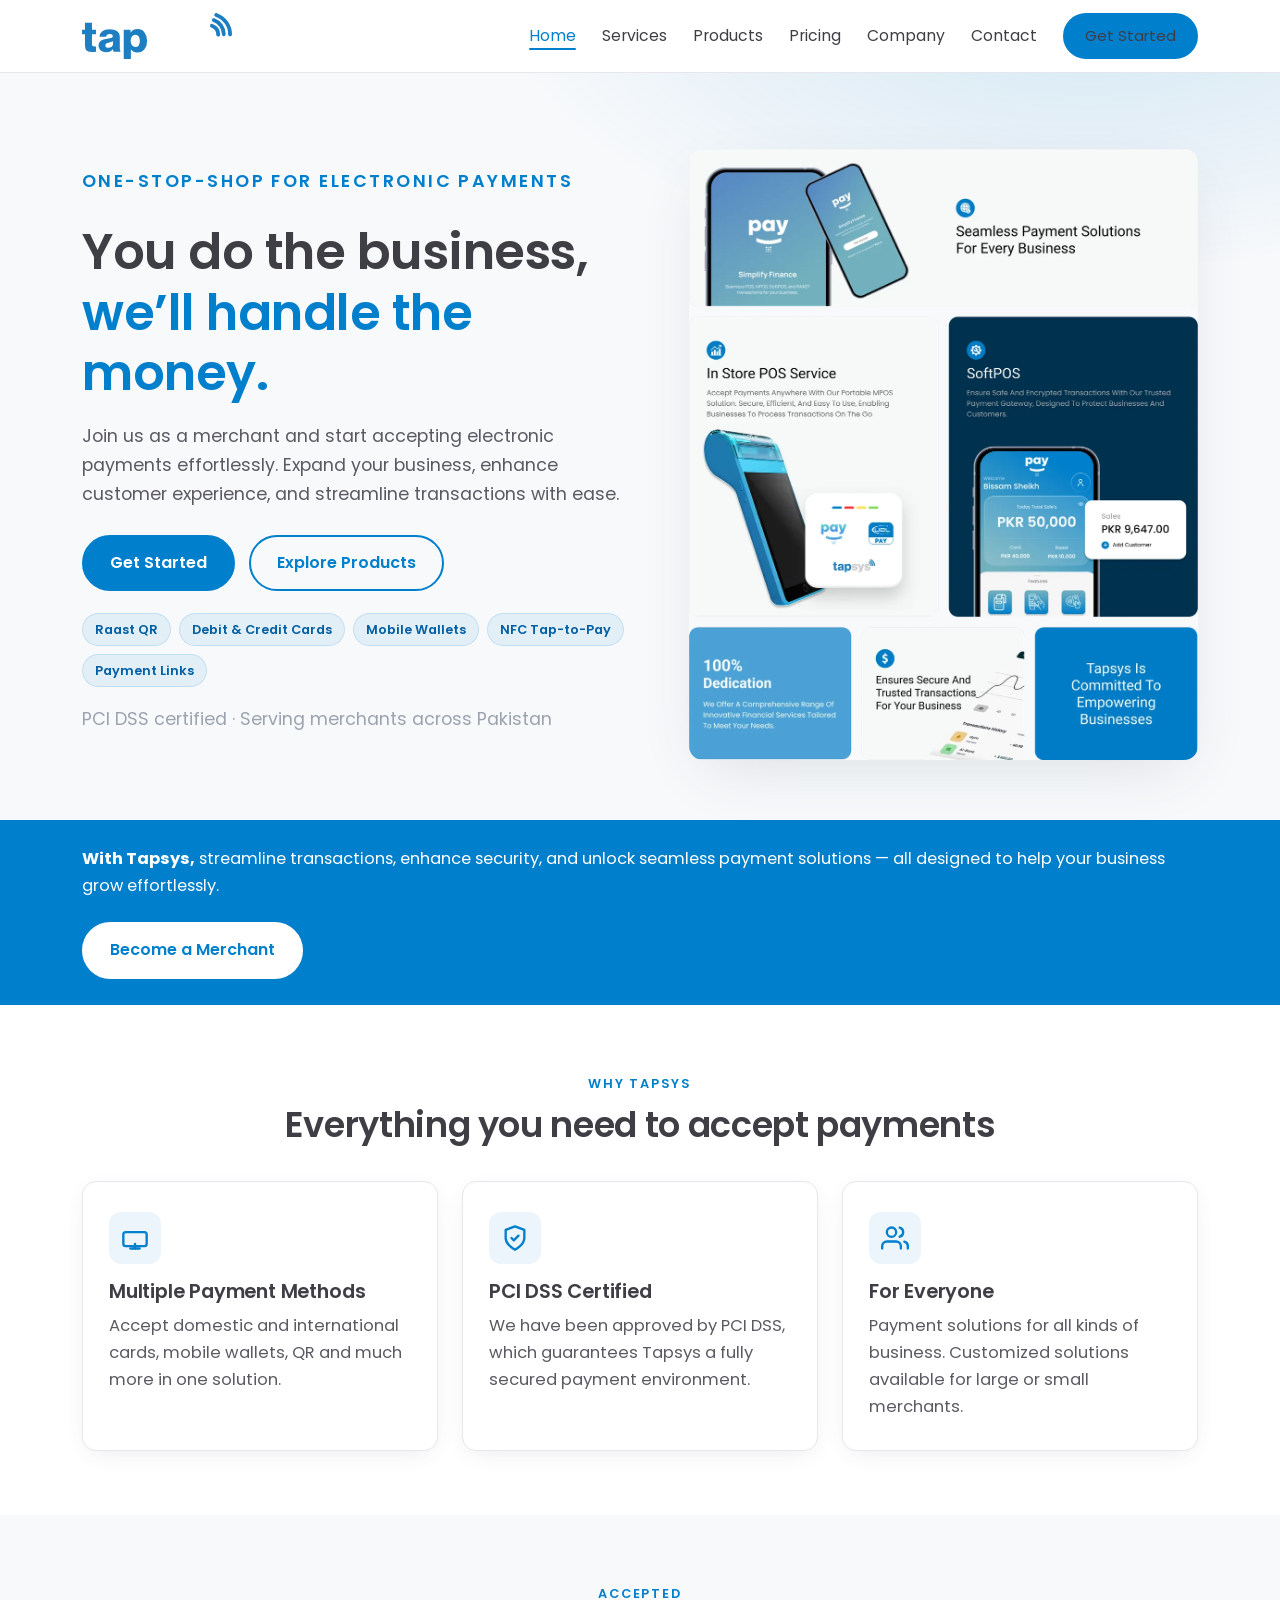
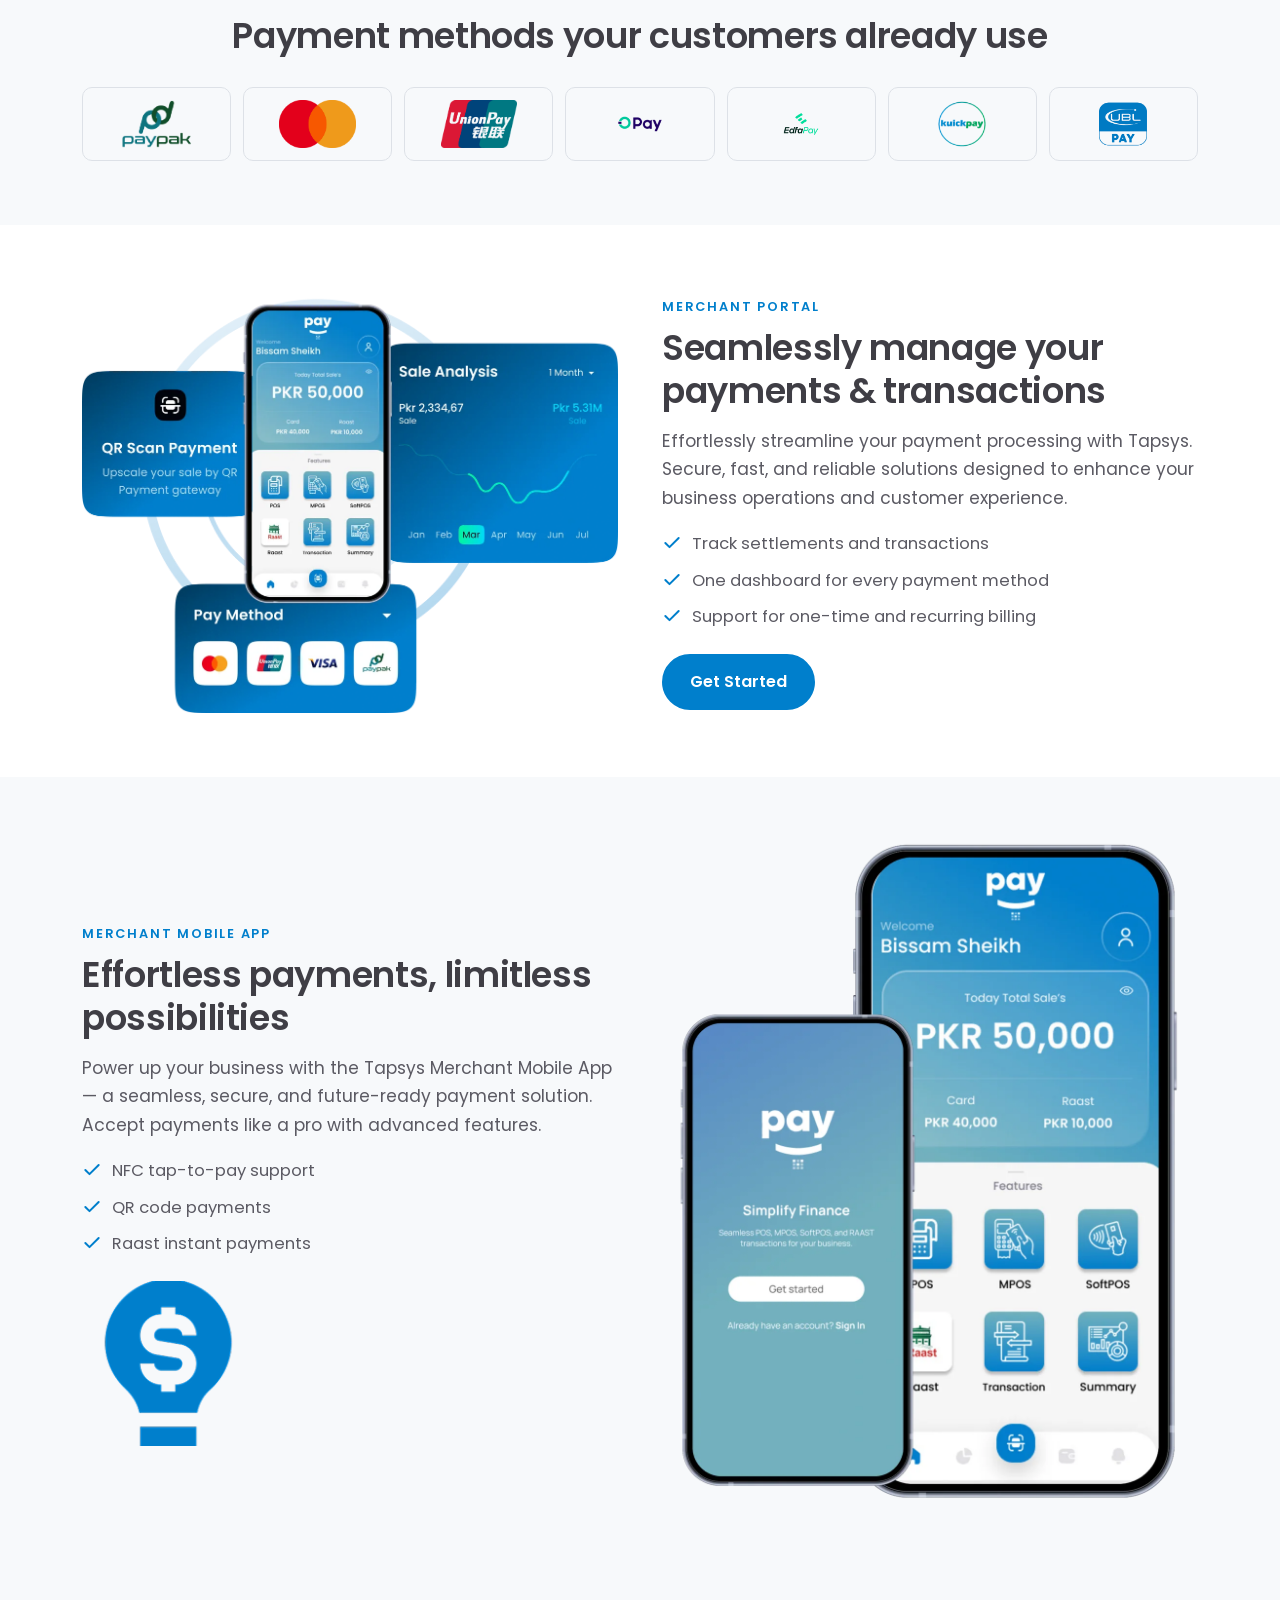
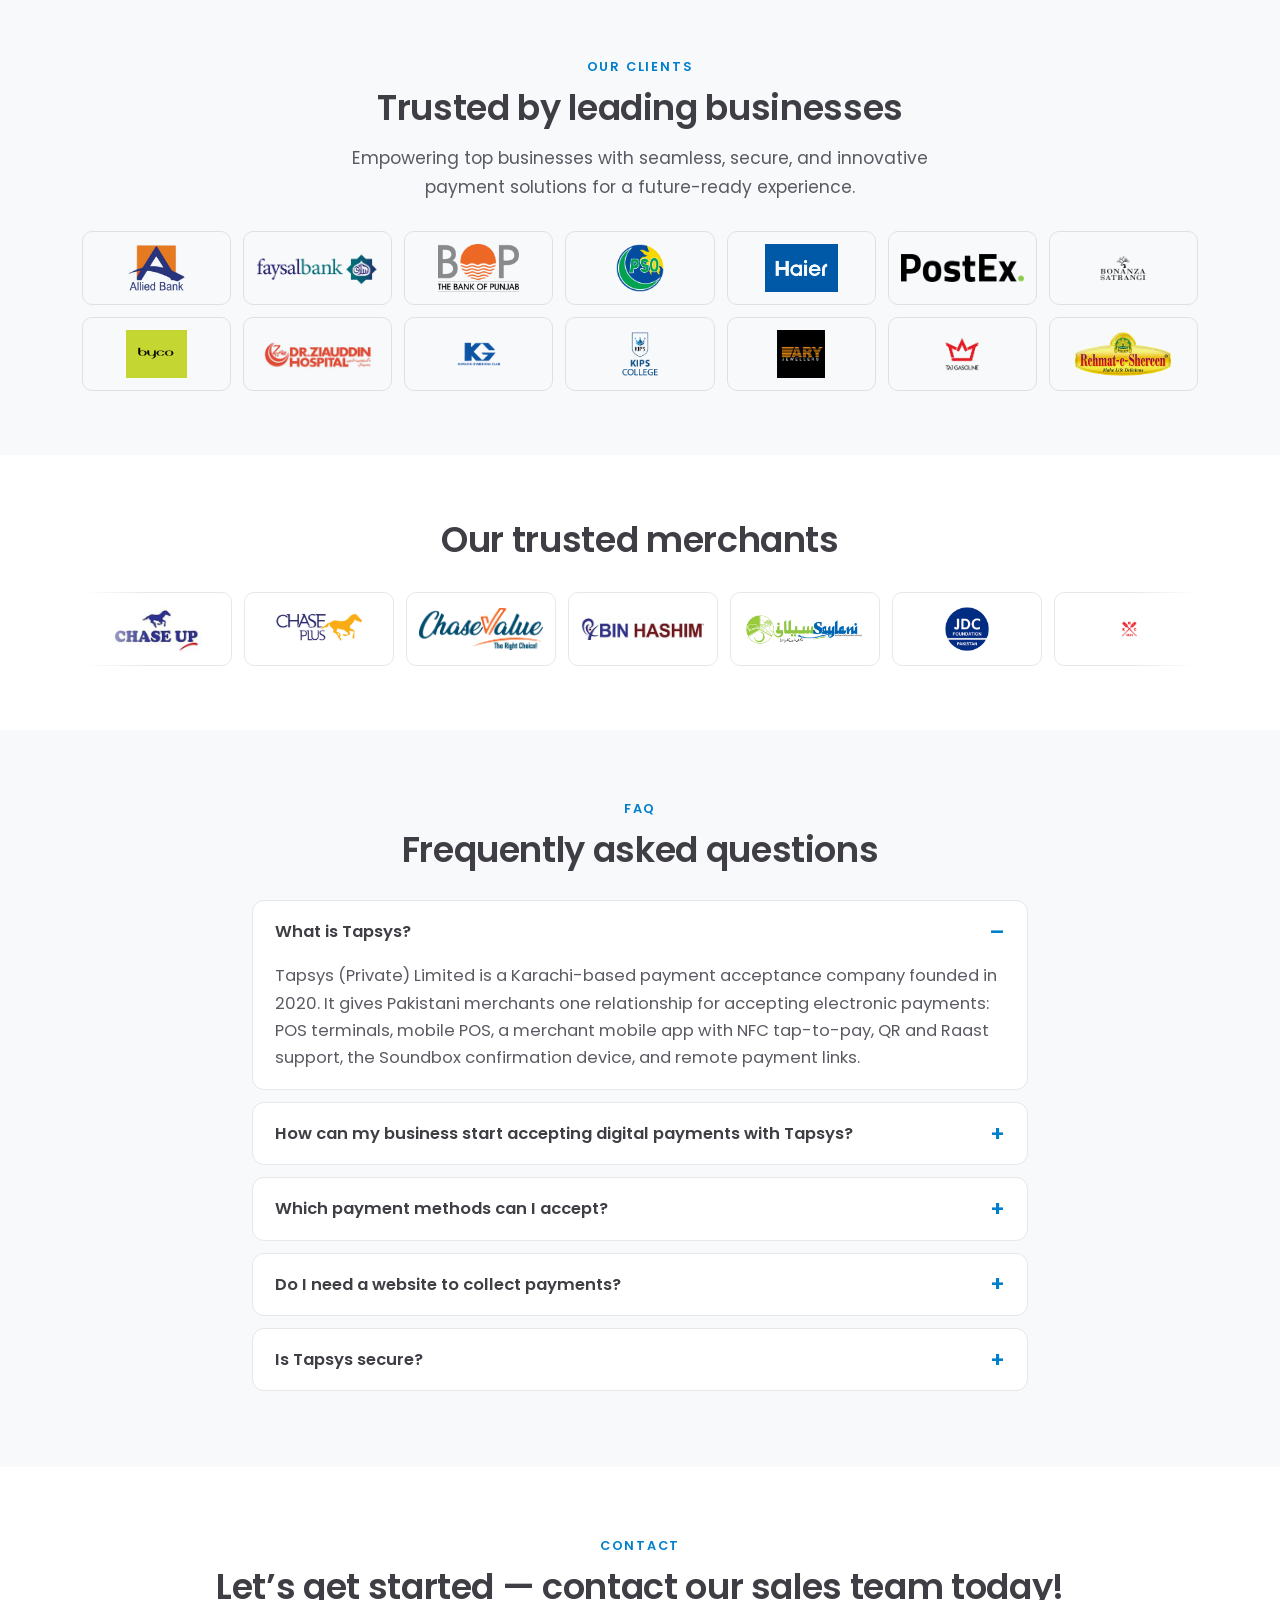
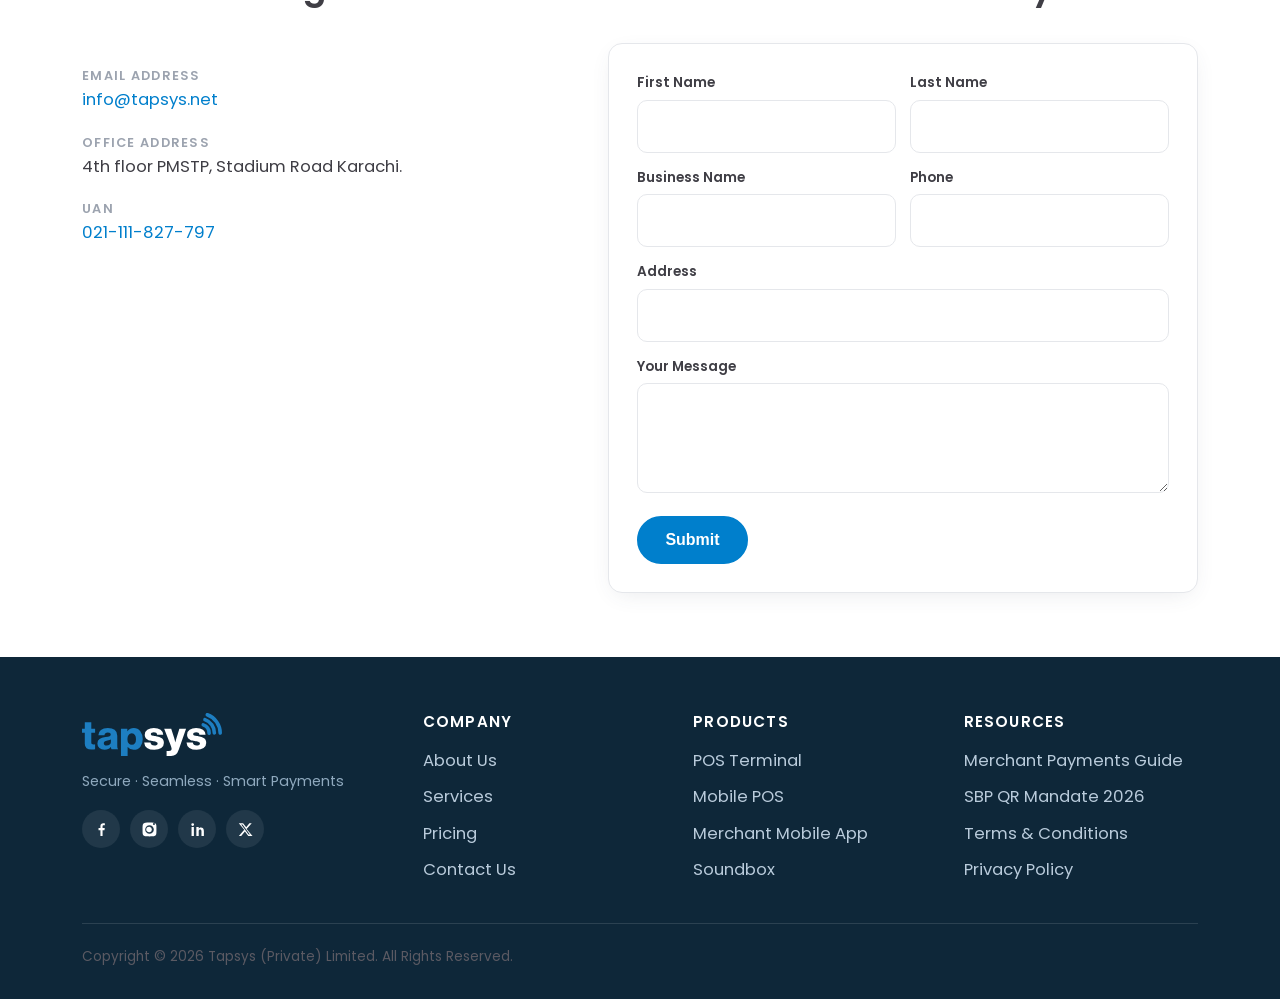
==== commit 0a2ead13: "Add animation layer: hero entrance, scroll reveal, hover micro-interactions, logo marquee (1KB JS, r" ====
--- a/index.html
+++ b/index.html
@@ -194,7 +194,7 @@
 <section aria-label="Merchants">
   <div class="wrap center">
     <h2>Our trusted merchants</h2>
-    <div class="wall-grid">
+    <div class="wall-grid marquee">
       <img src="assets/img/chase-up.png" alt="Chase Up" loading="lazy" width="140" height="74">
       <img src="assets/img/chase-plus.webp" alt="Chase Plus" loading="lazy" width="140" height="74">
       <img src="assets/img/chase-value.png" alt="Chase Value" loading="lazy" width="140" height="74">
@@ -327,5 +327,6 @@
     </div>
   </div>
 </footer>
+<script src="assets/app.js" defer></script>
 </body>
 </html>
--- a/assets/style.css
+++ b/assets/style.css
@@ -205,3 +205,48 @@
 @media(max-width:600px){.foot-grid{grid-template-columns:1fr}}
 
 @media(prefers-reduced-motion:reduce){*{animation:none!important;transition:none!important;scroll-behavior:auto}}
+
+/* ===== Animation layer (progressive enhancement) =====
+   app.js adds .js to <html>. Without JS, everything stays visible and static. */
+html.js .rv{opacity:0;transform:translateY(18px)}
+html.js .rv.rv-in{opacity:1;transform:none;transition:opacity .6s ease,transform .6s cubic-bezier(.22,.61,.36,1);transition-delay:var(--rvd,0ms)}
+
+@keyframes heroUp{from{opacity:0;transform:translateY(22px)}to{opacity:1;transform:none}}
+html.js .hero .kicker{animation:heroUp .5s .05s both}
+html.js .hero h1{animation:heroUp .6s .12s both}
+html.js .hero .lead{animation:heroUp .6s .24s both}
+html.js .hero .hero-cta{animation:heroUp .6s .34s both}
+html.js .hero .paychips{animation:heroUp .6s .44s both}
+html.js .hero .hero-note{animation:heroUp .6s .52s both}
+html.js .hero-media{animation:heroUp .7s .2s both}
+
+.btn{transition:transform .15s ease,box-shadow .2s ease,background .18s,color .18s,border-color .18s}
+.btn:hover{transform:translateY(-2px);box-shadow:0 10px 24px -8px rgba(0,127,204,.45)}
+.btn:active{transform:translateY(0) scale(.98)}
+.btn.white:hover{box-shadow:0 10px 24px -8px rgba(255,255,255,.3)}
+
+.card{transition:transform .2s ease,box-shadow .25s ease}
+.card:hover{transform:translateY(-4px);box-shadow:var(--shadow)}
+article.post{transition:transform .2s ease,box-shadow .25s ease}
+article.post:hover{transform:translateY(-4px);box-shadow:var(--shadow)}
+.wall-grid img{transition:transform .18s ease,box-shadow .18s ease}
+.wall-grid img:hover{transform:translateY(-3px);box-shadow:0 8px 20px -6px rgba(66,71,91,.25)}
+
+.nav nav a:not(.btn){position:relative}
+.nav nav a:not(.btn)::after{content:"";position:absolute;left:0;right:100%;bottom:-4px;height:2px;background:var(--blue);border-radius:2px;transition:right .22s ease}
+.nav nav a:not(.btn):hover::after,.nav nav a:not(.btn)[aria-current]::after{right:0}
+
+header.site{transition:box-shadow .25s ease}
+header.site.scrolled{box-shadow:0 6px 24px -10px rgba(66,71,91,.18)}
+
+/* logo marquee (index merchants wall) */
+html.js .marquee{display:block;overflow:hidden;-webkit-mask-image:linear-gradient(90deg,transparent,#000 6%,#000 94%,transparent);mask-image:linear-gradient(90deg,transparent,#000 6%,#000 94%,transparent)}
+html.js .marquee .m-track{display:flex;gap:12px;width:max-content;animation:scrollx 45s linear infinite}
+html.js .marquee:hover .m-track{animation-play-state:paused}
+html.js .marquee .m-track img{flex:0 0 auto;width:150px;height:74px}
+@keyframes scrollx{to{transform:translateX(-50%)}}
+
+html.js details.faq[open] .a{animation:faIn .3s ease}
+@keyframes faIn{from{opacity:0;transform:translateY(-4px)}to{opacity:1;transform:none}}
+
+:focus-visible{outline:3px solid var(--blue-15);outline-offset:2px;border-radius:6px}
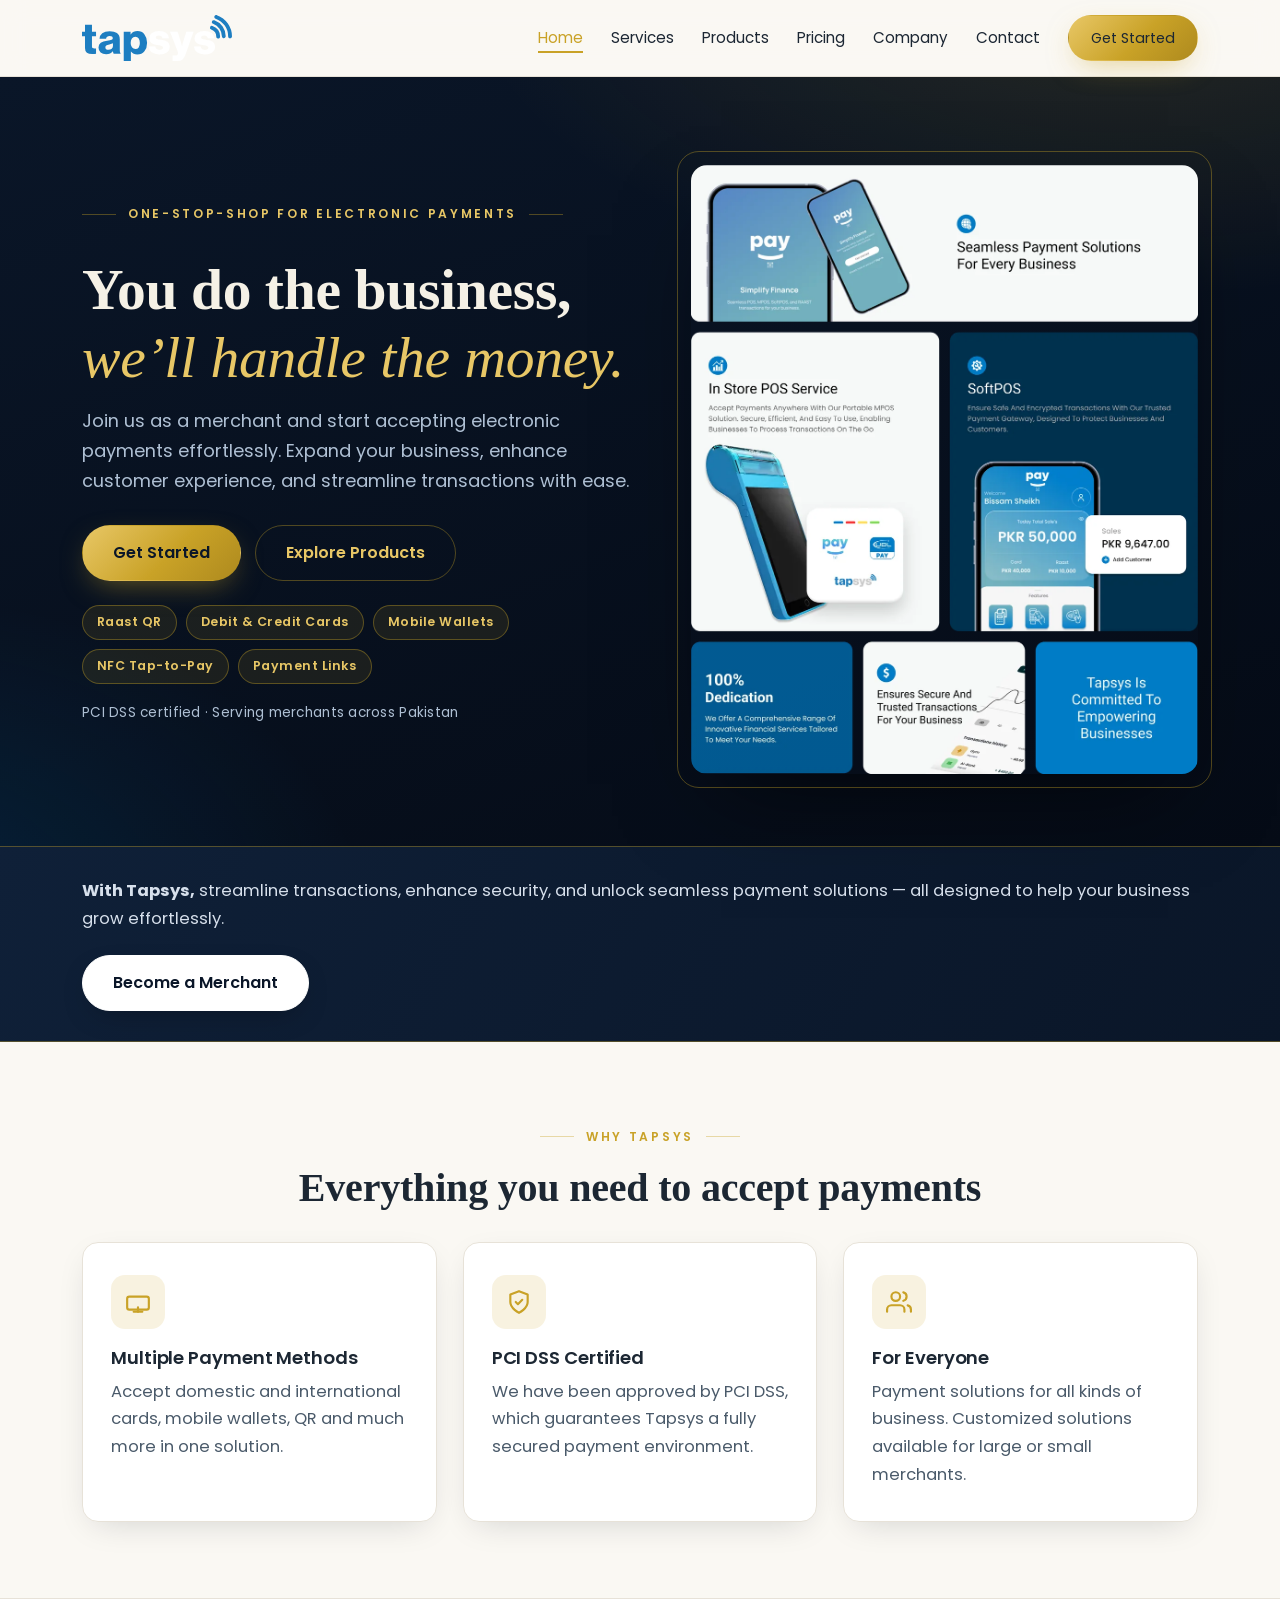
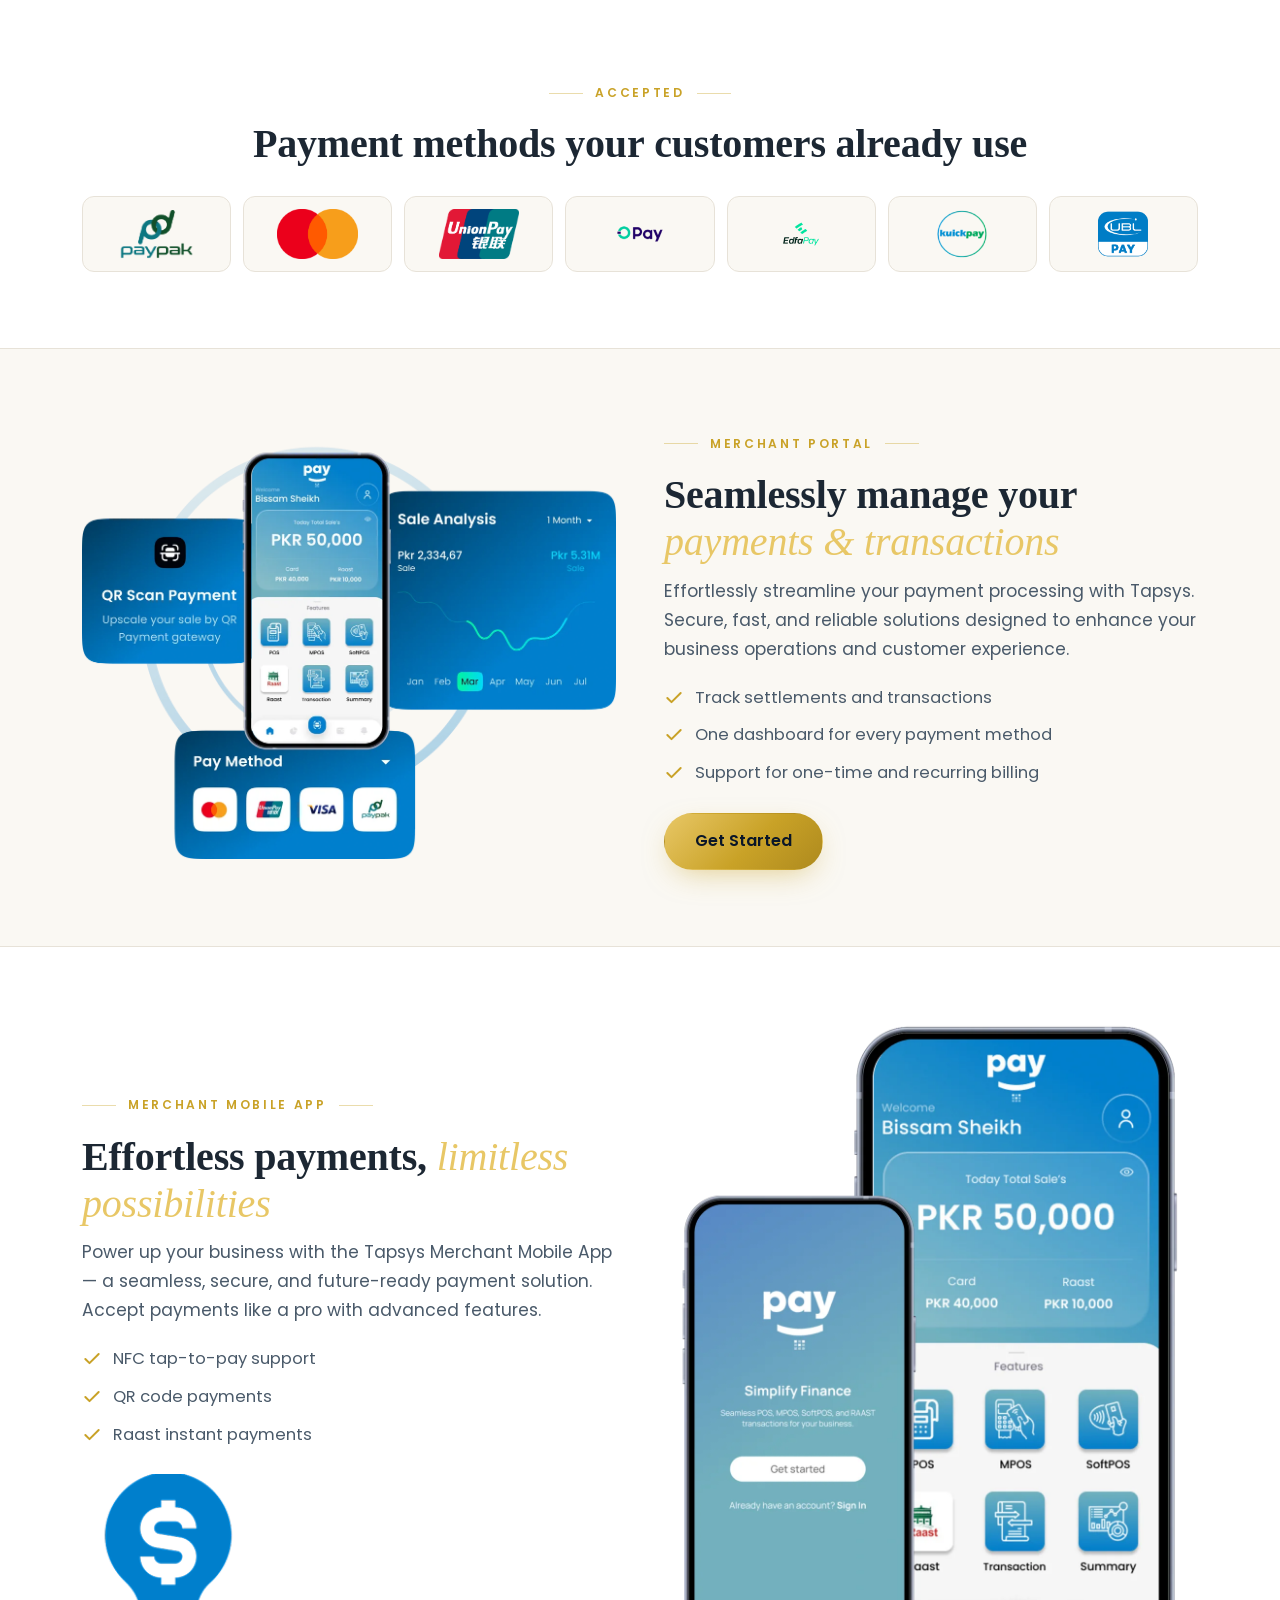
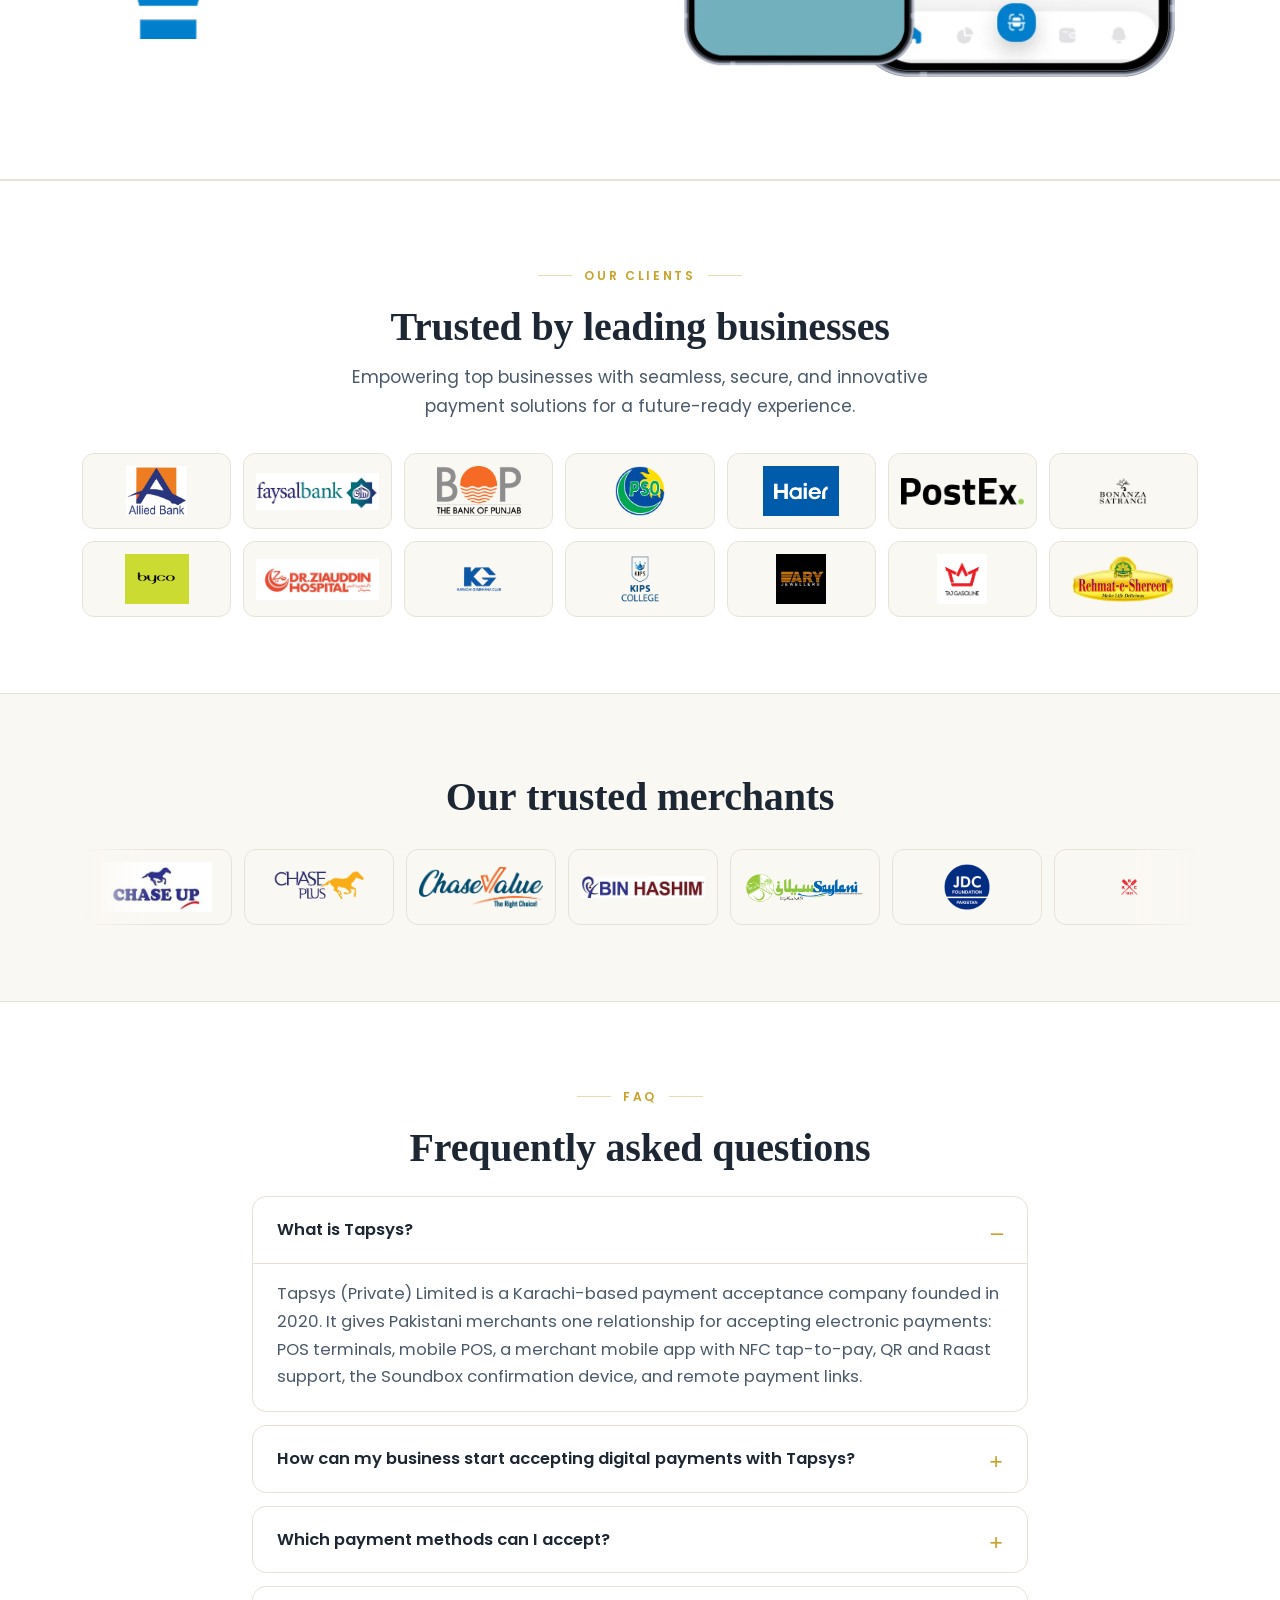
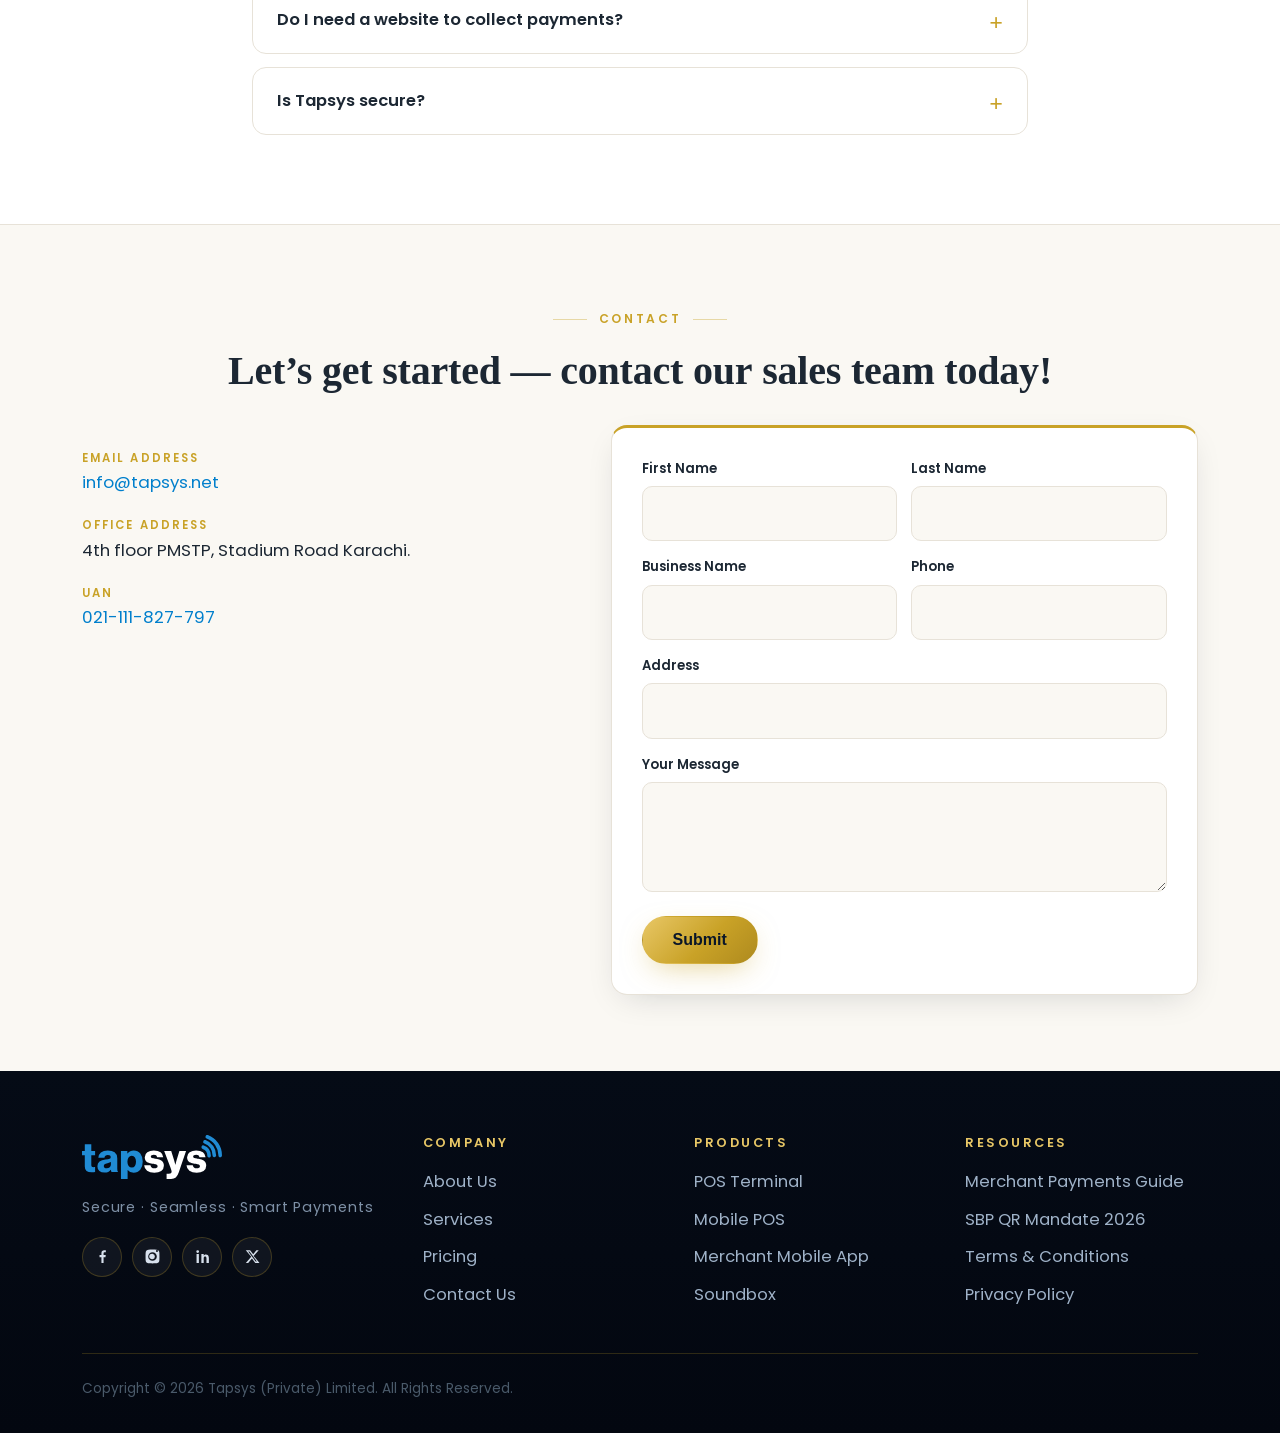
==== commit a436c40b: "Royal redesign v2: deep navy + champagne gold + ivory, Playfair Display serif headlines, gold CTAs, " ====
--- a/index.html
+++ b/index.html
@@ -19,6 +19,7 @@
 <link rel="icon" type="image/png" href="assets/img/tapsys.png">
 <link rel="apple-touch-icon" href="assets/img/tapsys.png">
 <link rel="preload" href="assets/fonts/poppins-600.woff2" as="font" type="font/woff2" crossorigin>
+<link rel="preload" href="assets/fonts/playfair-600.woff2" as="font" type="font/woff2" crossorigin>
 <link rel="stylesheet" href="assets/style.css">
 <script type="application/ld+json">
 {"@context":"https://schema.org","@type":"Organization","name":"Tapsys (Private) Limited","alternateName":"Tapsys Services","url":"https://tapsys.net/","logo":"https://tapsys.net/assets/img/tapsys.png","description":"Tapsys is a Karachi-based payment acceptance platform that lets Pakistani businesses accept Raast QR, card, wallet and NFC tap-to-pay payments through one merchant relationship — POS terminals, mobile POS, the Tapsys Merchant Mobile App (SoftPOS), Soundbox and remote payment links.","foundingDate":"2020","address":{"@type":"PostalAddress","streetAddress":"4th floor PMSTP, Stadium Road","addressLocality":"Karachi","addressCountry":"PK"},"contactPoint":{"@type":"ContactPoint","telephone":"+92-21-111-827-797","contactType":"sales","email":"info@tapsys.net","availableLanguage":["en","ur"]},"sameAs":["https://www.facebook.com/tapsys/","https://www.instagram.com/tapsys_services/","https://www.linkedin.com/company/tapsys-private-limited/","https://twitter.com/tapsys_services"],"makesOffer":[{"@type":"Offer","itemOffered":{"@type":"Service","name":"Point of Sale (POS) terminals"}},{"@type":"Offer","itemOffered":{"@type":"Service","name":"Mobile POS (mPOS)"}},{"@type":"Offer","itemOffered":{"@type":"Service","name":"Merchant Mobile App with NFC tap-to-pay, QR and Raast"}},{"@type":"Offer","itemOffered":{"@type":"Service","name":"Soundbox QR payment confirmation device"}},{"@type":"Offer","itemOffered":{"@type":"Service","name":"Payment gateway and remote payment links"}}]}
@@ -134,7 +135,7 @@
     </div>
     <div>
       <p class="kicker">Merchant Portal</p>
-      <h2>Seamlessly manage your payments &amp; transactions</h2>
+      <h2>Seamlessly manage your <em>payments &amp; transactions</em></h2>
       <p class="lead" style="margin-top:14px">Effortlessly streamline your payment processing with Tapsys. Secure, fast, and reliable solutions designed to enhance your business operations and customer experience.</p>
       <ul class="ticks">
         <li><svg viewBox="0 0 24 24" fill="none" stroke-width="2.4" stroke-linecap="round" stroke-linejoin="round" aria-hidden="true"><path d="M20 6 9 17l-5-5"/></svg>Track settlements and transactions</li>
@@ -150,7 +151,7 @@
   <div class="wrap grid-2">
     <div>
       <p class="kicker">Merchant Mobile App</p>
-      <h2>Effortless payments, limitless possibilities</h2>
+      <h2>Effortless payments, <em>limitless possibilities</em></h2>
       <p class="lead" style="margin-top:14px">Power up your business with the Tapsys Merchant Mobile App — a seamless, secure, and future-ready payment solution. Accept payments like a pro with advanced features.</p>
       <ul class="ticks">
         <li><svg viewBox="0 0 24 24" fill="none" stroke-width="2.4" stroke-linecap="round" stroke-linejoin="round" aria-hidden="true"><path d="M20 6 9 17l-5-5"/></svg>NFC tap-to-pay support</li>
--- a/assets/style.css
+++ b/assets/style.css
@@ -1,6 +1,6 @@
-/* Tapsys.net — static rebuild stylesheet
-   Brand: #007fcc primary · #3F3E45 ink · Poppins · system fallbacks
-   Zero JS required (nav = checkbox hack, FAQ = details/summary). */
+/* Tapsys.net — "Royal Tapsys" v2 stylesheet
+   Design language: deep navy + champagne gold + ivory, editorial serif headlines
+   (Playfair Display) over Poppins UI text. Zero JS required. */
 
 @font-face{font-family:'Poppins';font-style:normal;font-weight:400;font-display:swap;
   src:url('fonts/poppins-400.woff2') format('woff2');unicode-range:U+0000-00FF,U+0131,U+2000-206F,U+2074,U+20AC,U+2212,U+2215}
@@ -8,208 +8,246 @@
   src:url('fonts/poppins-600.woff2') format('woff2');unicode-range:U+0000-00FF,U+0131,U+2000-206F,U+2074,U+20AC,U+2212,U+2215}
 @font-face{font-family:'Poppins';font-style:normal;font-weight:700;font-display:swap;
   src:url('fonts/poppins-700.woff2') format('woff2');unicode-range:U+0000-00FF,U+0131,U+2000-206F,U+2074,U+20AC,U+2212,U+2215}
+@font-face{font-family:'Playfair Display';font-style:normal;font-weight:600;font-display:swap;
+  src:url('fonts/playfair-600.woff2') format('woff2');unicode-range:U+0000-00FF,U+0131,U+2000-206F,U+2074,U+20AC,U+2212,U+2215}
+@font-face{font-family:'Playfair Display';font-style:italic;font-weight:500;font-display:swap;
+  src:url('fonts/playfair-500i.woff2') format('woff2');unicode-range:U+0000-00FF,U+0131,U+2000-206F,U+2074,U+20AC,U+2212,U+2215}
 
 :root{
-  --blue:#007fcc;--blue-dark:#005fa3;--blue-08:rgba(0,127,204,.08);--blue-15:rgba(0,127,204,.15);
-  --ink:#3F3E45;--ink-soft:#5b5a63;--gray:#9ca3af;--line:#e5e7eb;--bg:#fff;--bg-soft:#f7f9fb;
-  --radius:14px;--shadow:0 20px 60px -18px rgba(66,71,91,.16);--shadow-sm:0 6px 24px -8px rgba(66,71,91,.14);
+  --navy-950:#050B16;--navy-900:#0A1628;--navy-800:#0F2038;--navy-700:#16304F;
+  --gold:#C9A227;--gold-2:#E8C766;--gold-soft:rgba(201,162,39,.14);--gold-line:rgba(201,162,39,.38);
+  --ivory:#FAF8F3;--paper:#FFFFFF;
+  --ink:#1C2733;--ink-soft:#4A5A6A;--gray:#8A97A5;--line:#E7E2D8;
+  --blue:#007fcc;--blue-dark:#005fa3;
+  --radius:16px;--shadow:0 30px 80px -24px rgba(10,22,40,.28);--shadow-sm:0 10px 34px -12px rgba(10,22,40,.18);
   --wrap:1160px;--font:'Poppins',ui-sans-serif,system-ui,-apple-system,'Segoe UI',Roboto,sans-serif;
+  --serif:'Playfair Display',Georgia,'Times New Roman',serif;
 }
 *,*::before,*::after{box-sizing:border-box;margin:0;padding:0}
 html{scroll-behavior:smooth;-webkit-text-size-adjust:100%}
-body{font-family:var(--font);color:var(--ink);background:var(--bg);line-height:1.65;font-size:16.5px}
+body{font-family:var(--font);color:var(--ink);background:var(--ivory);line-height:1.68;font-size:16.5px}
 img,svg,video{max-width:100%;height:auto;display:block}
 a{color:var(--blue);text-decoration:none}
 a:hover{text-decoration:underline}
-h1,h2,h3,h4{line-height:1.22;font-weight:600;color:var(--ink);letter-spacing:-.01em}
-h1{font-size:clamp(1.9rem,4.2vw,3.1rem)}
-h2{font-size:clamp(1.5rem,3vw,2.2rem)}
-h3{font-size:1.22rem}
+::selection{background:var(--gold);color:var(--navy-900)}
+h1,h2,h3,h4{font-family:var(--serif);font-weight:600;line-height:1.18;letter-spacing:-.005em;color:var(--ink)}
+h1{font-size:clamp(2.1rem,4.6vw,3.6rem)}
+h2{font-size:clamp(1.7rem,3.2vw,2.5rem)}
+h3{font-family:var(--font);font-weight:600;font-size:1.13rem}
+h4{font-family:var(--font);font-weight:600;font-size:1rem}
 p{color:var(--ink-soft)}
 .wrap{max-width:var(--wrap);margin:0 auto;padding:0 22px}
-section{padding:64px 0}
+section{padding:76px 0}
 .center{text-align:center}
-.kicker{display:inline-block;font-size:.8rem;font-weight:600;letter-spacing:.14em;text-transform:uppercase;color:var(--blue);margin-bottom:10px}
-.lead{font-size:1.08rem;max-width:640px}
-.center .lead{margin:14px auto 0}
+.kicker{display:inline-flex;align-items:center;gap:12px;font-family:var(--font);font-size:.76rem;font-weight:600;
+  letter-spacing:.22em;text-transform:uppercase;color:var(--gold);margin-bottom:14px}
+.kicker::before,.kicker::after{content:"";width:34px;height:1px;background:var(--gold-line)}
+.center .kicker::before{display:inline}.center .kicker::after{display:inline}
+.lead{font-size:1.08rem;max-width:660px}
+.center .lead{margin:16px auto 0}
+.hero h1 em,.grid-2 h2 em,.hero-grid h1 em{font-style:italic;font-weight:500;color:var(--gold-2)}
 
 /* Buttons */
-.btn{display:inline-flex;align-items:center;gap:8px;background:var(--blue);color:#fff;font-weight:600;
-  padding:13px 26px;border-radius:999px;border:2px solid var(--blue);cursor:pointer;font-size:1rem;
-  transition:background .18s,color .18s;text-decoration:none}
-.btn:hover{background:var(--blue-dark);border-color:var(--blue-dark);text-decoration:none;color:#fff}
-.btn.ghost{background:transparent;color:var(--blue)}
-.btn.ghost:hover{background:var(--blue-08);color:var(--blue-dark)}
-.btn.white{background:#fff;color:var(--blue);border-color:#fff}
-.btn.white:hover{background:var(--blue-08)}
+.btn{display:inline-flex;align-items:center;gap:8px;font-weight:600;padding:14px 30px;border-radius:999px;
+  cursor:pointer;font-size:1rem;text-decoration:none;border:1.5px solid transparent;
+  background:linear-gradient(135deg,var(--gold-2) 0%,var(--gold) 55%,#AE8A1E 100%);color:var(--navy-900);
+  box-shadow:0 10px 30px -10px rgba(201,162,39,.55);transition:transform .15s ease,box-shadow .2s ease,filter .18s}
+.btn:hover{transform:translateY(-2px);filter:brightness(1.06);box-shadow:0 14px 34px -10px rgba(201,162,39,.6);text-decoration:none;color:var(--navy-900)}
+.btn:active{transform:translateY(0) scale(.98)}
+.btn.ghost{background:transparent;color:var(--gold-2);border-color:var(--gold-line);box-shadow:none}
+.btn.ghost:hover{background:var(--gold-soft);color:var(--gold-2)}
+/* ghost on light sections */
+.wall .btn.ghost,.contact-grid ~ * .btn.ghost{color:#8a6d12;border-color:rgba(201,162,39,.5)}
+.btn.white{background:#fff;color:var(--navy-900);border-color:#fff;box-shadow:0 10px 30px -12px rgba(0,0,0,.35)}
+.btn.white:hover{background:var(--ivory)}
 
 /* Header */
-header.site{position:sticky;top:0;z-index:60;background:rgba(255,255,255,.94);backdrop-filter:blur(10px);border-bottom:1px solid var(--line)}
-.nav{display:flex;align-items:center;justify-content:space-between;height:72px;gap:18px}
-.brand{display:flex;align-items:center;gap:10px;font-weight:600;font-size:1.15rem;color:var(--ink)}
+header.site{position:sticky;top:0;z-index:60;background:rgba(250,248,243,.92);backdrop-filter:blur(12px);border-bottom:1px solid var(--line)}
+.nav{display:flex;align-items:center;justify-content:space-between;height:76px;gap:18px}
+.brand{display:flex;align-items:center;gap:10px}
 .brand img{width:150px;height:auto}
-.nav nav ul{display:flex;list-style:none;gap:26px;align-items:center}
-.nav nav a{color:var(--ink);font-weight:500;font-size:.98rem}
-.nav nav a:hover,.nav nav a[aria-current]{color:var(--blue);text-decoration:none}
-.nav .btn{padding:9px 20px;font-size:.93rem}
+.nav nav ul{display:flex;list-style:none;gap:28px;align-items:center}
+.nav nav a{color:var(--ink);font-weight:500;font-size:.95rem}
+.nav nav a:hover,.nav nav a[aria-current]{color:var(--gold);text-decoration:none}
+.nav .btn{padding:10px 22px;font-size:.9rem}
 #navtoggle{display:none}
 .nav-burger{display:none}
 @media(max-width:900px){
   .nav-burger{display:block;position:relative;width:44px;height:44px}
-  .nav-burger span{position:absolute;left:10px;right:10px;height:2.5px;background:var(--ink);border-radius:2px;transition:.2s;top:15px}
+  .nav-burger span{position:absolute;left:10px;right:10px;height:2.5px;background:var(--navy-900);border-radius:2px;top:15px}
   .nav-burger span+span{top:22px}.nav-burger span+span+span{top:29px}
   #navtoggle:checked~.nav-burger span:nth-child(1){top:22px;transform:rotate(45deg)}
   #navtoggle:checked~.nav-burger span:nth-child(2){opacity:0}
   #navtoggle:checked~.nav-burger span:nth-child(3){top:22px;transform:rotate(-45deg)}
-  .nav nav{position:absolute;top:72px;left:0;right:0;background:#fff;border-bottom:1px solid var(--line);
-    display:none;box-shadow:var(--shadow-sm)}
+  .nav nav{position:absolute;top:76px;left:0;right:0;background:var(--paper);border-bottom:1px solid var(--line);display:none;box-shadow:var(--shadow-sm)}
   #navtoggle:checked~nav{display:block}
   .nav nav ul{flex-direction:column;align-items:flex-start;gap:0;padding:10px 22px 20px;width:100%}
-  .nav nav li{width:100%;padding:9px 0;border-bottom:1px solid var(--line)}
-  .nav nav li:last-child{border:0;padding-top:14px}
-  .nav nav .btn{display:inline-flex}
+  .nav nav li{width:100%;padding:10px 0;border-bottom:1px solid var(--line)}
+  .nav nav li:last-child{border:0;padding-top:16px}
 }
 
-/* Hero */
-.hero{padding:76px 0 60px;background:
-  radial-gradient(900px 420px at 85% -10%,var(--blue-15),transparent 65%),var(--bg-soft)}
-.hero-grid{display:grid;grid-template-columns:1.05fr .95fr;gap:44px;align-items:center}
-.hero h1 em{font-style:normal;color:var(--blue)}
-.hero p{margin:18px 0 26px;font-size:1.1rem}
+/* Hero — royal navy stage */
+.hero{padding:88px 0 72px;color:#E9EEF5;background:
+  radial-gradient(1100px 520px at 88% -12%,rgba(201,162,39,.16),transparent 60%),
+  radial-gradient(900px 600px at -10% 110%,rgba(0,127,204,.18),transparent 55%),
+  linear-gradient(160deg,var(--navy-900) 0%,var(--navy-950) 100%)}
+.hero .kicker{color:var(--gold-2)}
+.hero h1{color:#F5F1E6}
+.hero p{color:#AFC0D4}
+.hero .lead{font-size:1.12rem}
+.hero-grid{display:grid;grid-template-columns:1.05fr .95fr;gap:48px;align-items:center}
+.hero p{margin:18px 0 28px}
 .hero-cta{display:flex;gap:14px;flex-wrap:wrap;align-items:center}
-.hero-note{font-size:.86rem;color:var(--gray);margin-top:14px}
+.hero-note{font-size:.85rem;color:#7E90A6;margin-top:16px;letter-spacing:.02em}
 .hero-media{position:relative}
-.hero-media img{width:100%;border-radius:var(--radius);box-shadow:var(--shadow)}
-.paychips{display:flex;gap:8px;flex-wrap:wrap;margin-top:22px}
-.paychips li{list-style:none;font-size:.8rem;font-weight:600;color:var(--blue-dark);background:var(--blue-08);
-  border:1px solid var(--blue-15);padding:5px 12px;border-radius:999px}
+.hero-media img{width:100%;border-radius:var(--radius);box-shadow:0 40px 90px -30px rgba(0,0,0,.6)}
+.hero-media::after{content:"";position:absolute;inset:-14px;border:1px solid var(--gold-line);border-radius:22px;pointer-events:none}
+.paychips{display:flex;gap:9px;flex-wrap:wrap;margin-top:24px}
+.paychips li{list-style:none;font-size:.78rem;font-weight:600;letter-spacing:.04em;color:var(--gold-2);
+  background:rgba(201,162,39,.10);border:1px solid var(--gold-line);padding:6px 14px;border-radius:999px}
 @media(max-width:900px){.hero-grid{grid-template-columns:1fr}}
 
-/* Banner strip */
-.strip{background:var(--blue);color:#fff;padding:26px 0}
+/* Banner strip — gold hairline frame */
+.strip{background:linear-gradient(120deg,var(--navy-800),var(--navy-900));color:#fff;padding:30px 0;border-top:1px solid var(--gold-line);border-bottom:1px solid var(--gold-line)}
 .strip .wrap{display:flex;align-items:center;justify-content:space-between;gap:22px;flex-wrap:wrap}
-.strip p{color:#fff;font-size:1.02rem}
+.strip p{color:#D7E0EC;font-size:1.03rem}
 .strip .btn{flex-shrink:0}
 
 /* Cards */
-.grid-3{display:grid;grid-template-columns:repeat(3,1fr);gap:24px}
-.grid-2{display:grid;grid-template-columns:1fr 1fr;gap:44px;align-items:center}
-.card{background:#fff;border:1px solid var(--line);border-radius:var(--radius);padding:30px 26px;box-shadow:var(--shadow-sm)}
-.card .icon{width:52px;height:52px;border-radius:12px;background:var(--blue-08);display:grid;place-items:center;margin-bottom:16px}
-.card .icon svg{width:28px;height:28px;stroke:var(--blue)}
-.card h3{margin-bottom:8px}
-@media(max-width:900px){.grid-3{grid-template-columns:1fr}.grid-2{grid-template-columns:1fr;gap:26px}}
+.grid-3{display:grid;grid-template-columns:repeat(3,1fr);gap:26px}
+.grid-2{display:grid;grid-template-columns:1fr 1fr;gap:48px;align-items:center}
+.card{position:relative;background:var(--paper);border:1px solid var(--line);border-radius:var(--radius);
+  padding:32px 28px;box-shadow:var(--shadow-sm);overflow:hidden}
+.card::before{content:"";position:absolute;top:0;left:0;right:0;height:3px;
+  background:linear-gradient(90deg,transparent,var(--gold),transparent);opacity:0;transition:opacity .25s}
+.card:hover::before{opacity:1}
+.card .icon{width:54px;height:54px;border-radius:14px;background:var(--gold-soft);display:grid;place-items:center;margin-bottom:18px}
+.card .icon svg{width:26px;height:26px;stroke:var(--gold)}
+.card h3{margin-bottom:9px}
+@media(max-width:900px){.grid-3{grid-template-columns:1fr}.grid-2{grid-template-columns:1fr;gap:28px}}
 
 /* Logo walls */
-.wall{background:var(--bg-soft)}
-.wall-grid{display:grid;grid-template-columns:repeat(7,1fr);gap:12px;margin-top:30px}
-.wall-grid img{background:#fff;border:1px solid var(--line);border-radius:10px;padding:12px;height:74px;width:100%;
+.wall{background:var(--paper);border-top:1px solid var(--line);border-bottom:1px solid var(--line)}
+.wall-grid{display:grid;grid-template-columns:repeat(7,1fr);gap:12px;margin-top:32px}
+.wall-grid img{background:var(--ivory);border:1px solid var(--line);border-radius:12px;padding:12px;height:76px;width:100%;
   object-fit:contain;mix-blend-mode:multiply}
 @media(max-width:1000px){.wall-grid{grid-template-columns:repeat(5,1fr)}}
 @media(max-width:700px){.wall-grid{grid-template-columns:repeat(3,1fr)}.wall-grid img{height:60px;padding:8px}}
 
 /* Products */
-.product{display:grid;grid-template-columns:1fr 1fr;gap:44px;align-items:center;padding:44px 0;border-bottom:1px solid var(--line)}
+.product{display:grid;grid-template-columns:1fr 1fr;gap:48px;align-items:center;padding:48px 0;border-bottom:1px solid var(--line)}
 .product:last-of-type{border-bottom:0}
 .product.flip .p-media{order:2}
 .product img{border-radius:var(--radius);box-shadow:var(--shadow)}
-.ticks{list-style:none;margin:18px 0 24px;display:grid;gap:9px}
-.ticks li{display:flex;gap:10px;align-items:flex-start;color:var(--ink-soft)}
-.ticks svg{width:20px;height:20px;stroke:var(--blue);flex-shrink:0;margin-top:3px}
+.ticks{list-style:none;margin:20px 0 26px;display:grid;gap:10px}
+.ticks li{display:flex;gap:11px;align-items:flex-start;color:var(--ink-soft)}
+.ticks svg{width:20px;height:20px;stroke:var(--gold);flex-shrink:0;margin-top:4px}
 @media(max-width:900px){.product,.product.flip .p-media{grid-template-columns:1fr;order:0}}
 
 /* FAQ */
-details.faq{border:1px solid var(--line);border-radius:12px;background:#fff;margin-bottom:12px;overflow:hidden}
-details.faq summary{cursor:pointer;padding:17px 22px;font-weight:600;color:var(--ink);list-style:none;display:flex;justify-content:space-between;align-items:center;gap:12px}
+details.faq{border:1px solid var(--line);border-radius:14px;background:var(--paper);margin-bottom:13px;overflow:hidden}
+details.faq summary{cursor:pointer;padding:19px 24px;font-weight:600;color:var(--ink);list-style:none;display:flex;justify-content:space-between;align-items:center;gap:12px}
 details.faq summary::-webkit-details-marker{display:none}
-details.faq summary::after{content:"+";font-size:1.35rem;color:var(--blue);font-weight:600;line-height:1}
+details.faq summary::after{content:"+";font-family:var(--serif);font-size:1.5rem;color:var(--gold);line-height:1}
 details.faq[open] summary::after{content:"–"}
-details.faq .a{padding:0 22px 18px;color:var(--ink-soft)}
+details.faq[open] summary{border-bottom:1px solid var(--line)}
+details.faq .a{padding:16px 24px 20px;color:var(--ink-soft)}
 
 /* Contact + form */
-.contact-grid{display:grid;grid-template-columns:.9fr 1.1fr;gap:44px}
-.info-list{list-style:none;display:grid;gap:18px;margin-top:22px}
-.info-list div{font-size:.8rem;font-weight:600;letter-spacing:.1em;text-transform:uppercase;color:var(--gray)}
-.info-list p{font-size:1.04rem;color:var(--ink)}
-form.quote{background:#fff;border:1px solid var(--line);border-radius:var(--radius);padding:28px;box-shadow:var(--shadow-sm)}
+.contact-grid{display:grid;grid-template-columns:.9fr 1.1fr;gap:48px}
+.info-list{list-style:none;display:grid;gap:20px;margin-top:24px}
+.info-list div{font-size:.72rem;font-weight:600;letter-spacing:.18em;text-transform:uppercase;color:var(--gold)}
+.info-list p{font-size:1.05rem;color:var(--ink)}
+form.quote{background:var(--paper);border:1px solid var(--line);border-top:3px solid var(--gold);
+  border-radius:var(--radius);padding:30px;box-shadow:var(--shadow-sm)}
 .f-row{display:grid;grid-template-columns:1fr 1fr;gap:14px}
-form.quote label{font-size:.85rem;font-weight:600;color:var(--ink);display:block;margin-bottom:5px}
-form.quote input,form.quote textarea{width:100%;padding:12px 14px;border:1.5px solid var(--line);border-radius:10px;
-  font:inherit;color:var(--ink);background:#fff;margin-bottom:14px}
-form.quote input:focus,form.quote textarea:focus{outline:2px solid var(--blue-15);border-color:var(--blue)}
+form.quote label{font-size:.82rem;font-weight:600;color:var(--ink);display:block;margin-bottom:6px}
+form.quote input,form.quote textarea{width:100%;padding:13px 15px;border:1.5px solid var(--line);border-radius:10px;
+  font:inherit;color:var(--ink);background:var(--ivory);margin-bottom:15px}
+form.quote input:focus,form.quote textarea:focus{outline:none;border-color:var(--gold);background:#fff;
+  box-shadow:0 0 0 3px var(--gold-soft)}
 form.quote textarea{min-height:110px;resize:vertical}
 .hp{position:absolute;left:-9999px}
 @media(max-width:900px){.contact-grid{grid-template-columns:1fr}.f-row{grid-template-columns:1fr}}
 
 /* Team */
 .team{display:grid;grid-template-columns:repeat(5,1fr);gap:22px}
-.team figure{background:#fff;border:1px solid var(--line);border-radius:var(--radius);padding:22px;text-align:center;box-shadow:var(--shadow-sm)}
-.team img{width:96px;height:96px;border-radius:50%;object-fit:cover;margin:0 auto 14px;border:3px solid var(--blue-15)}
-.team h4{font-size:1rem}
-.team p{font-size:.86rem;color:var(--gray)}
+.team figure{background:var(--paper);border:1px solid var(--line);border-radius:var(--radius);padding:24px;text-align:center;box-shadow:var(--shadow-sm)}
+.team img{width:98px;height:98px;border-radius:50%;object-fit:cover;margin:0 auto 15px;border:3px solid var(--gold-line)}
+.team h4{font-size:1rem;font-family:var(--serif)}
+.team p{font-size:.84rem;color:var(--gray)}
 @media(max-width:1000px){.team{grid-template-columns:repeat(3,1fr)}}
 @media(max-width:640px){.team{grid-template-columns:repeat(2,1fr)}}
 
 /* Video facade */
-.vfacade{position:relative;border-radius:var(--radius);overflow:hidden;box-shadow:var(--shadow);background:#0b1d2c}
+.vfacade{position:relative;border-radius:var(--radius);overflow:hidden;box-shadow:var(--shadow);background:var(--navy-900)}
 .vfacade img,.vfacade iframe{width:100%;aspect-ratio:16/9;object-fit:cover;border:0}
-.vfacade .play{position:absolute;inset:0;display:grid;place-items:center;background:rgba(0,20,40,.35);border:0;cursor:pointer}
-.vfacade .play span{width:74px;height:74px;border-radius:50%;background:var(--blue);display:grid;place-items:center;box-shadow:var(--shadow)}
-.vfacade .play svg{width:26px;height:26px;fill:#fff;margin-left:4px}
+.vfacade .play{position:absolute;inset:0;display:grid;place-items:center;background:rgba(5,11,22,.42);border:0;cursor:pointer}
+.vfacade .play span{width:78px;height:78px;border-radius:50%;background:linear-gradient(135deg,var(--gold-2),var(--gold));display:grid;place-items:center;box-shadow:0 18px 44px -12px rgba(201,162,39,.7)}
+.vfacade .play svg{width:26px;height:26px;fill:var(--navy-900);margin-left:4px}
 
 /* Blog */
-.blog-grid{display:grid;grid-template-columns:repeat(3,1fr);gap:24px}
-article.post{background:#fff;border:1px solid var(--line);border-radius:var(--radius);overflow:hidden;box-shadow:var(--shadow-sm);display:flex;flex-direction:column}
-article.post .tag{font-size:.74rem;font-weight:600;letter-spacing:.1em;text-transform:uppercase;color:var(--blue)}
-article.post .body{padding:24px}
-article.post h3{margin:8px 0 10px;font-size:1.12rem}
+.blog-grid{display:grid;grid-template-columns:repeat(3,1fr);gap:26px}
+article.post{background:var(--paper);border:1px solid var(--line);border-radius:var(--radius);overflow:hidden;
+  box-shadow:var(--shadow-sm);display:flex;flex-direction:column;position:relative}
+article.post::before{content:"";position:absolute;top:0;left:0;right:0;height:3px;
+  background:linear-gradient(90deg,transparent,var(--gold),transparent);opacity:0;transition:opacity .25s}
+article.post:hover::before{opacity:1}
+article.post .tag{font-size:.72rem;font-weight:600;letter-spacing:.18em;text-transform:uppercase;color:var(--gold)}
+article.post .body{padding:26px}
+article.post h3{font-family:var(--serif);font-weight:600;margin:10px 0 12px;font-size:1.28rem;line-height:1.3}
 article.post p{font-size:.95rem;flex:1}
-article.post .meta{font-size:.8rem;color:var(--gray);margin-top:14px}
+article.post .meta{font-size:.8rem;color:var(--gray);margin-top:16px}
 @media(max-width:900px){.blog-grid{grid-template-columns:1fr}}
-.prose{max-width:760px;margin:0 auto}
-.prose h2{margin:38px 0 14px}
-.prose h3{margin:26px 0 10px}
-.prose p,.prose li{color:var(--ink-soft);margin-bottom:14px}
+.prose{max-width:780px;margin:0 auto}
+.prose h2{margin:42px 0 16px}
+.prose h3{margin:28px 0 12px}
+.prose p,.prose li{color:var(--ink-soft);margin-bottom:15px}
 .prose ul,.prose ol{padding-left:22px}
-.prose table{width:100%;border-collapse:collapse;margin:18px 0;font-size:.94rem}
-.prose th,.prose td{border:1px solid var(--line);padding:10px 12px;text-align:left;vertical-align:top}
-.prose th{background:var(--bg-soft);color:var(--ink)}
-.prose blockquote{border-left:4px solid var(--blue);padding:6px 18px;background:var(--blue-08);border-radius:0 10px 10px 0;margin:18px 0}
+.prose table{width:100%;border-collapse:collapse;margin:20px 0;font-size:.94rem}
+.prose th,.prose td{border:1px solid var(--line);padding:11px 13px;text-align:left;vertical-align:top}
+.prose th{background:var(--navy-900);color:var(--gold-2);font-weight:600}
+.prose blockquote{border-left:3px solid var(--gold);padding:10px 20px;background:var(--gold-soft);
+  border-radius:0 12px 12px 0;margin:20px 0}
+.prose blockquote p{color:var(--ink)}
 .prose .note{font-size:.85rem;color:var(--gray)}
-.updated{font-size:.85rem;color:var(--gray);border-top:1px solid var(--line);margin-top:34px;padding-top:14px}
+.updated{font-size:.85rem;color:var(--gray);border-top:1px solid var(--line);margin-top:38px;padding-top:16px}
 
 /* Pricing */
-.price-note{display:grid;grid-template-columns:repeat(3,1fr);gap:24px;margin-top:30px}
+.price-note{display:grid;grid-template-columns:repeat(3,1fr);gap:26px;margin-top:32px}
 @media(max-width:900px){.price-note{grid-template-columns:1fr}}
 
 /* Breadcrumbs */
 .crumbs{font-size:.85rem;color:var(--gray);padding:18px 0 0}
 .crumbs ol{list-style:none;display:flex;gap:8px}
-.crumbs li+li::before{content:"›";margin-right:8px;color:var(--gray)}
-
-/* Footer */
-footer.site{background:#0e2739;color:#dbe7f0;padding:56px 0 30px;margin-top:0}
-footer.site h4{color:#fff;font-size:.95rem;letter-spacing:.08em;text-transform:uppercase;margin-bottom:16px}
-footer.site ul{list-style:none;display:grid;gap:9px}
-footer.site a{color:#b9cbdb}
-footer.site a:hover{color:#fff}
-.foot-grid{display:grid;grid-template-columns:1.3fr 1fr 1fr 1fr;gap:36px}
-.foot-brand img{width:140px;margin-bottom:14px}
-.foot-brand .tag{color:#8fa9be;font-size:.9rem}
-.foot-bottom{border-top:1px solid rgba(255,255,255,.12);margin-top:40px;padding-top:22px;display:flex;justify-content:space-between;gap:14px;flex-wrap:wrap;font-size:.85rem;color:#8fa9be}
-.socials{display:flex;gap:10px;margin-top:16px}
-.socials a{width:38px;height:38px;border-radius:50%;background:rgba(255,255,255,.08);display:grid;place-items:center}
-.socials a:hover{background:var(--blue)}
-.socials svg{width:17px;height:17px;fill:#fff}
+.crumbs li+li::before{content:"›";margin-right:8px;color:var(--gold)}
+
+/* Footer — midnight royal */
+footer.site{background:linear-gradient(180deg,var(--navy-950),#030710);color:#C9D4E2;padding:64px 0 32px}
+footer.site h4{color:var(--gold-2);font-size:.8rem;font-weight:600;letter-spacing:.2em;text-transform:uppercase;margin-bottom:18px}
+footer.site ul{list-style:none;display:grid;gap:10px}
+footer.site a{color:#9FB2C8}
+footer.site a:hover{color:var(--gold-2)}
+.foot-grid{display:grid;grid-template-columns:1.3fr 1fr 1fr 1fr;gap:38px}
+.foot-brand img{width:140px;margin-bottom:16px;filter:brightness(1.1)}
+.foot-brand .tag{color:#7E90A6;font-size:.9rem;letter-spacing:.06em}
+.foot-bottom{border-top:1px solid rgba(201,162,39,.22);margin-top:44px;padding-top:24px;display:flex;
+  justify-content:space-between;gap:14px;flex-wrap:wrap;font-size:.85rem;color:#7E90A6}
+.socials{display:flex;gap:10px;margin-top:18px}
+.socials a{width:40px;height:40px;border-radius:50%;background:rgba(255,255,255,.05);
+  border:1px solid rgba(201,162,39,.25);display:grid;place-items:center}
+.socials a:hover{background:var(--gold-soft);border-color:var(--gold)}
+.socials svg{width:17px;height:17px;fill:#D7E0EC}
 @media(max-width:900px){.foot-grid{grid-template-columns:1fr 1fr}}
 @media(max-width:600px){.foot-grid{grid-template-columns:1fr}}
 
 @media(prefers-reduced-motion:reduce){*{animation:none!important;transition:none!important;scroll-behavior:auto}}
 
 /* ===== Animation layer (progressive enhancement) =====
-   app.js adds .js to <html>. Without JS, everything stays visible and static. */
-html.js .rv{opacity:0;transform:translateY(18px)}
-html.js .rv.rv-in{opacity:1;transform:none;transition:opacity .6s ease,transform .6s cubic-bezier(.22,.61,.36,1);transition-delay:var(--rvd,0ms)}
+   app.js adds .js to <html> and .rv to reveal targets. Without JS, nothing is
+   ever hidden and the site stays fully visible and static. */
+.rv{opacity:0;transform:translateY(18px)}
+.rv.rv-in{opacity:1;transform:none;transition:opacity .6s ease,transform .6s cubic-bezier(.22,.61,.36,1);transition-delay:var(--rvd,0ms)}
 
 @keyframes heroUp{from{opacity:0;transform:translateY(22px)}to{opacity:1;transform:none}}
 html.js .hero .kicker{animation:heroUp .5s .05s both}
@@ -220,33 +258,29 @@
 html.js .hero .hero-note{animation:heroUp .6s .52s both}
 html.js .hero-media{animation:heroUp .7s .2s both}
 
-.btn{transition:transform .15s ease,box-shadow .2s ease,background .18s,color .18s,border-color .18s}
-.btn:hover{transform:translateY(-2px);box-shadow:0 10px 24px -8px rgba(0,127,204,.45)}
-.btn:active{transform:translateY(0) scale(.98)}
-.btn.white:hover{box-shadow:0 10px 24px -8px rgba(255,255,255,.3)}
-
+.btn{transition:transform .15s ease,box-shadow .2s ease,filter .18s}
 .card{transition:transform .2s ease,box-shadow .25s ease}
 .card:hover{transform:translateY(-4px);box-shadow:var(--shadow)}
 article.post{transition:transform .2s ease,box-shadow .25s ease}
 article.post:hover{transform:translateY(-4px);box-shadow:var(--shadow)}
 .wall-grid img{transition:transform .18s ease,box-shadow .18s ease}
-.wall-grid img:hover{transform:translateY(-3px);box-shadow:0 8px 20px -6px rgba(66,71,91,.25)}
+.wall-grid img:hover{transform:translateY(-3px);box-shadow:0 10px 24px -8px rgba(10,22,40,.28)}
 
 .nav nav a:not(.btn){position:relative}
-.nav nav a:not(.btn)::after{content:"";position:absolute;left:0;right:100%;bottom:-4px;height:2px;background:var(--blue);border-radius:2px;transition:right .22s ease}
+.nav nav a:not(.btn)::after{content:"";position:absolute;left:0;right:100%;bottom:-5px;height:2px;background:var(--gold);transition:right .22s ease}
 .nav nav a:not(.btn):hover::after,.nav nav a:not(.btn)[aria-current]::after{right:0}
 
-header.site{transition:box-shadow .25s ease}
-header.site.scrolled{box-shadow:0 6px 24px -10px rgba(66,71,91,.18)}
+header.site{transition:box-shadow .25s ease,background .25s ease}
+header.site.scrolled{box-shadow:0 8px 30px -12px rgba(10,22,40,.25);background:rgba(250,248,243,.97)}
 
 /* logo marquee (index merchants wall) */
 html.js .marquee{display:block;overflow:hidden;-webkit-mask-image:linear-gradient(90deg,transparent,#000 6%,#000 94%,transparent);mask-image:linear-gradient(90deg,transparent,#000 6%,#000 94%,transparent)}
 html.js .marquee .m-track{display:flex;gap:12px;width:max-content;animation:scrollx 45s linear infinite}
 html.js .marquee:hover .m-track{animation-play-state:paused}
-html.js .marquee .m-track img{flex:0 0 auto;width:150px;height:74px}
+html.js .marquee .m-track img{flex:0 0 auto;width:150px;height:76px}
 @keyframes scrollx{to{transform:translateX(-50%)}}
 
 html.js details.faq[open] .a{animation:faIn .3s ease}
 @keyframes faIn{from{opacity:0;transform:translateY(-4px)}to{opacity:1;transform:none}}
 
-:focus-visible{outline:3px solid var(--blue-15);outline-offset:2px;border-radius:6px}
+:focus-visible{outline:3px solid var(--gold-line);outline-offset:2px;border-radius:6px}
